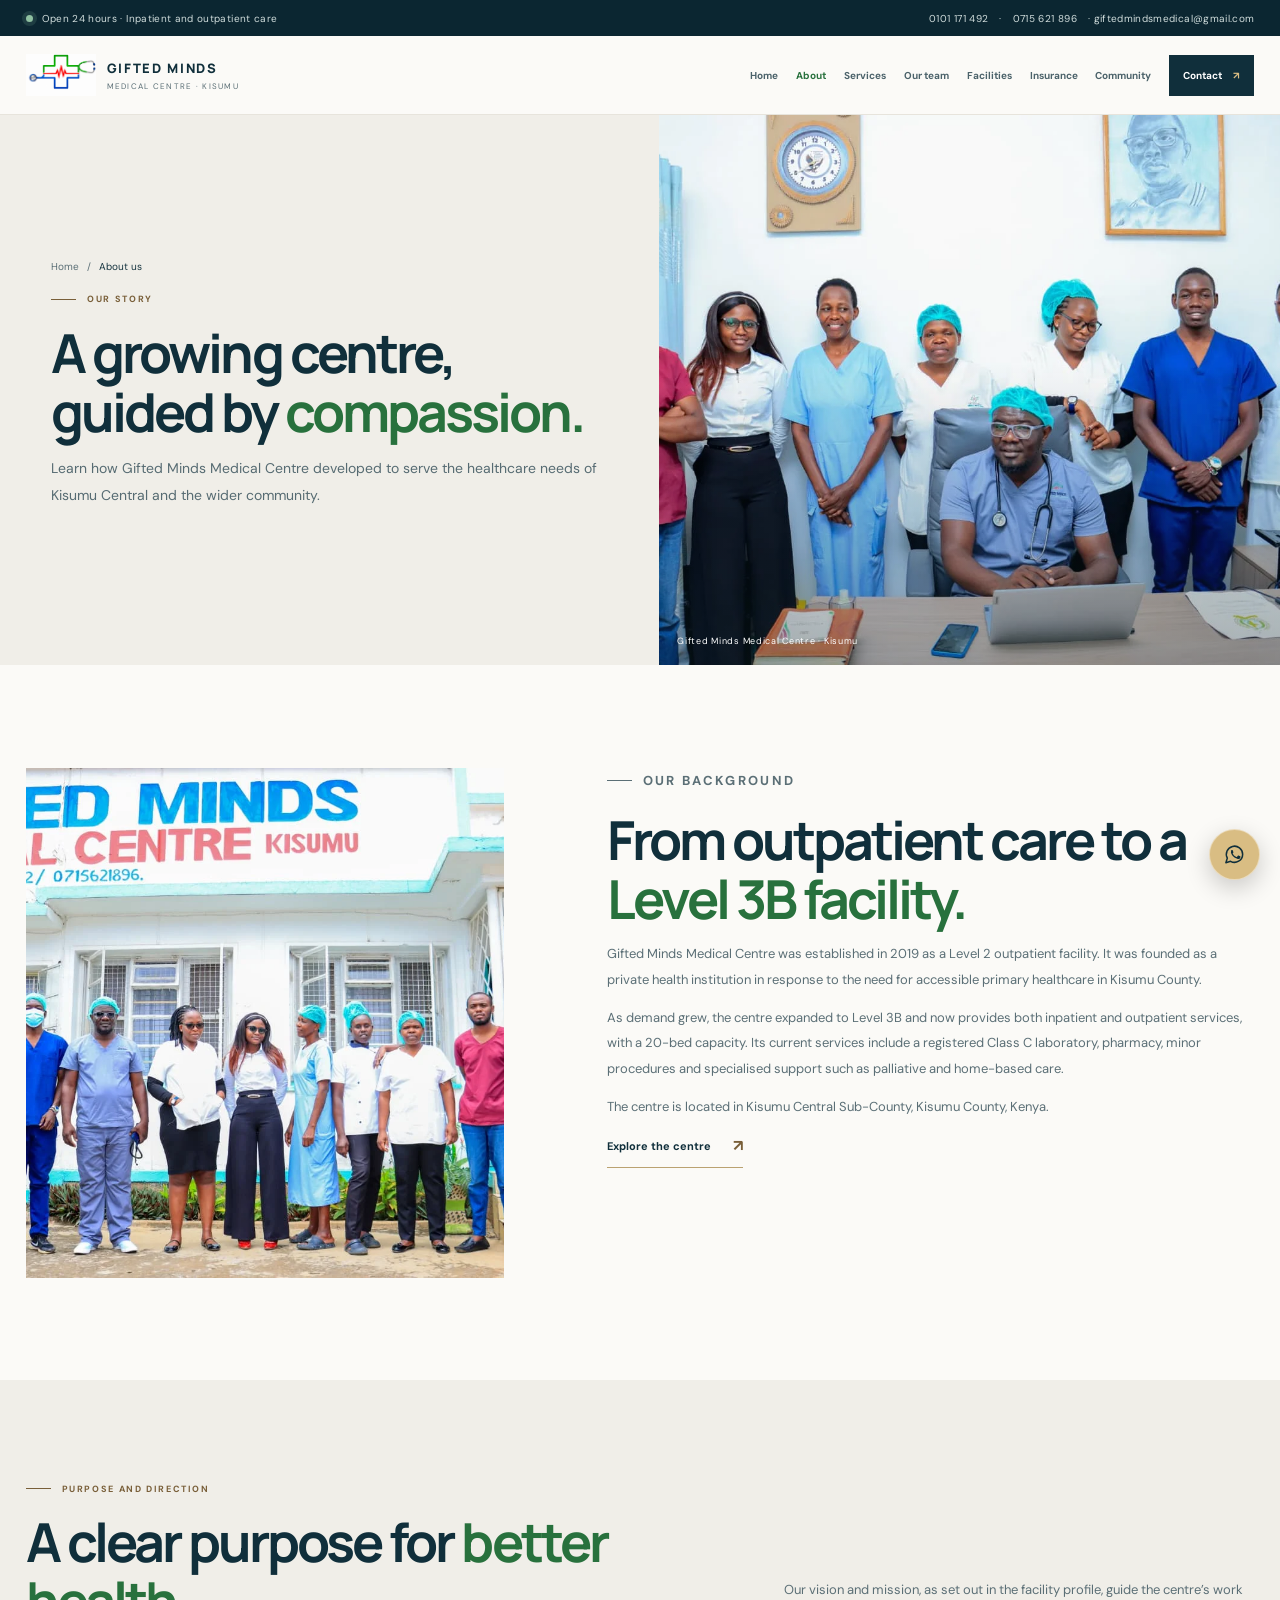
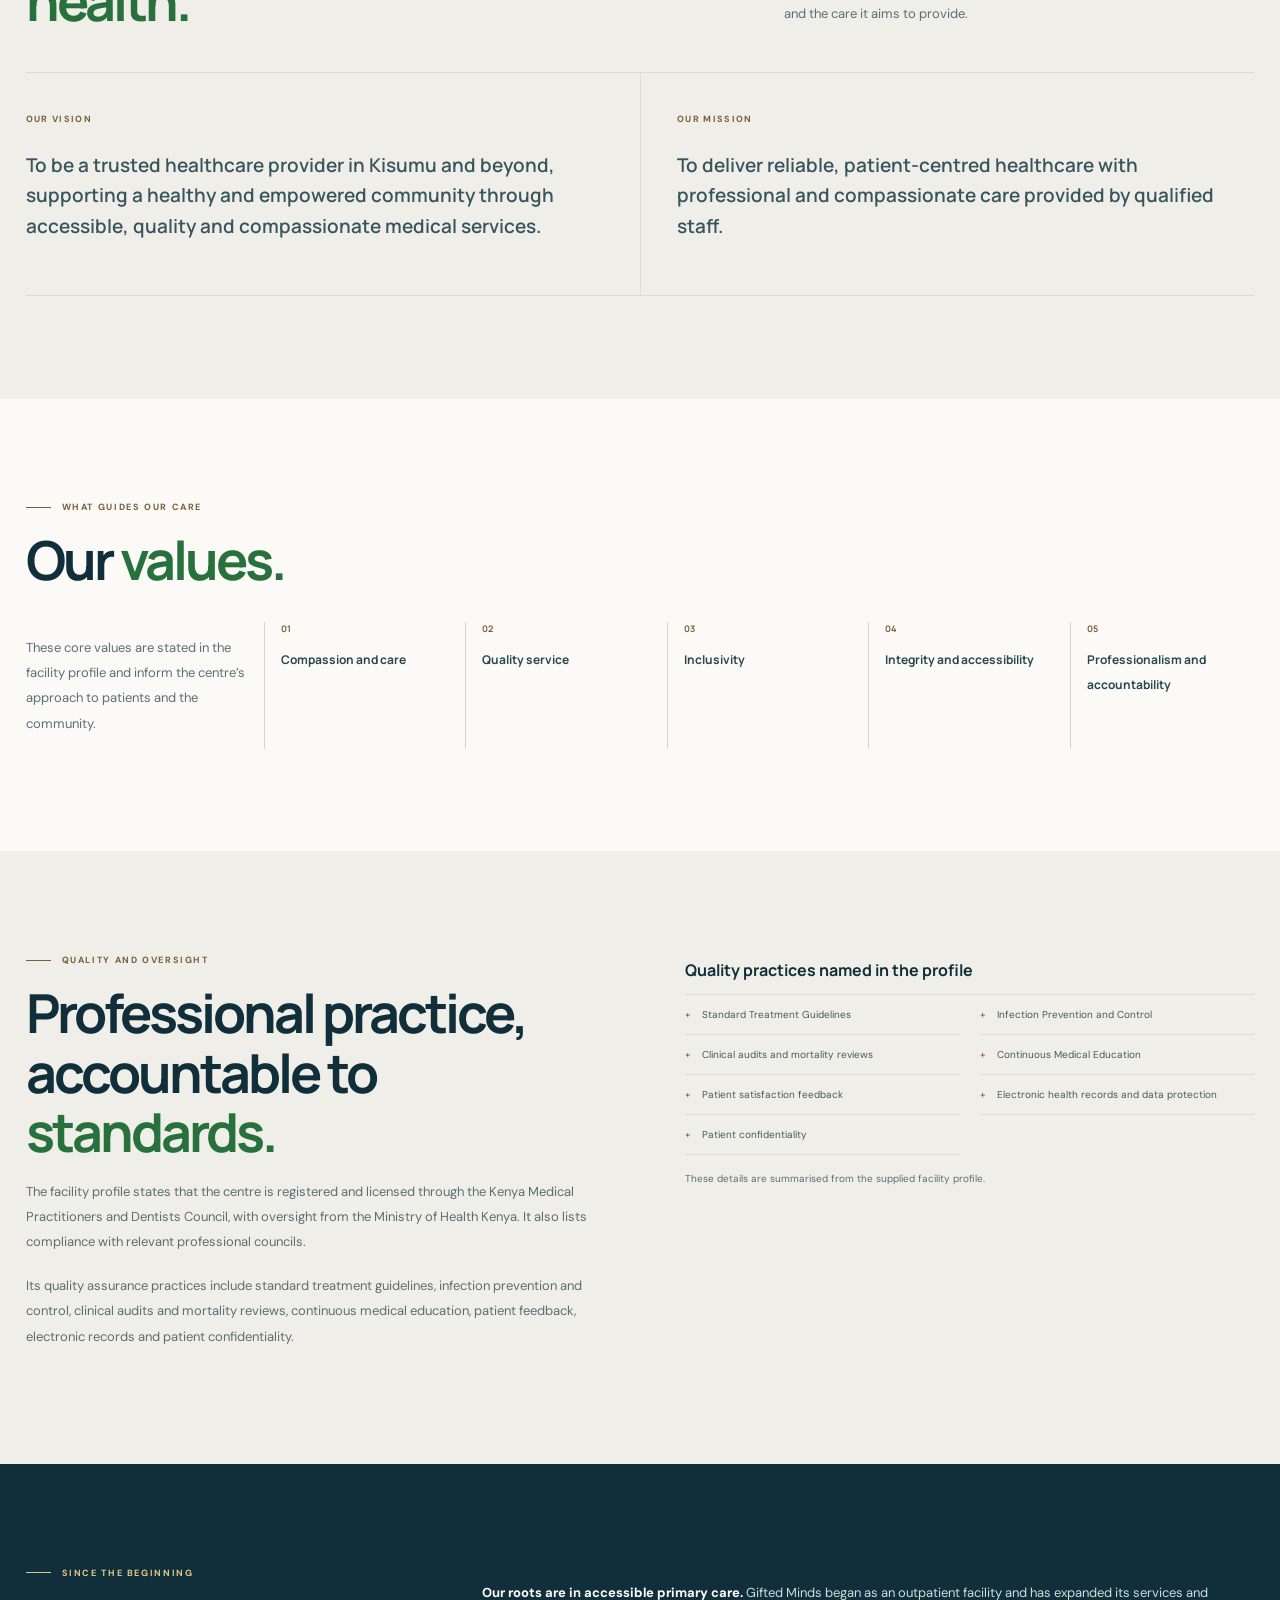
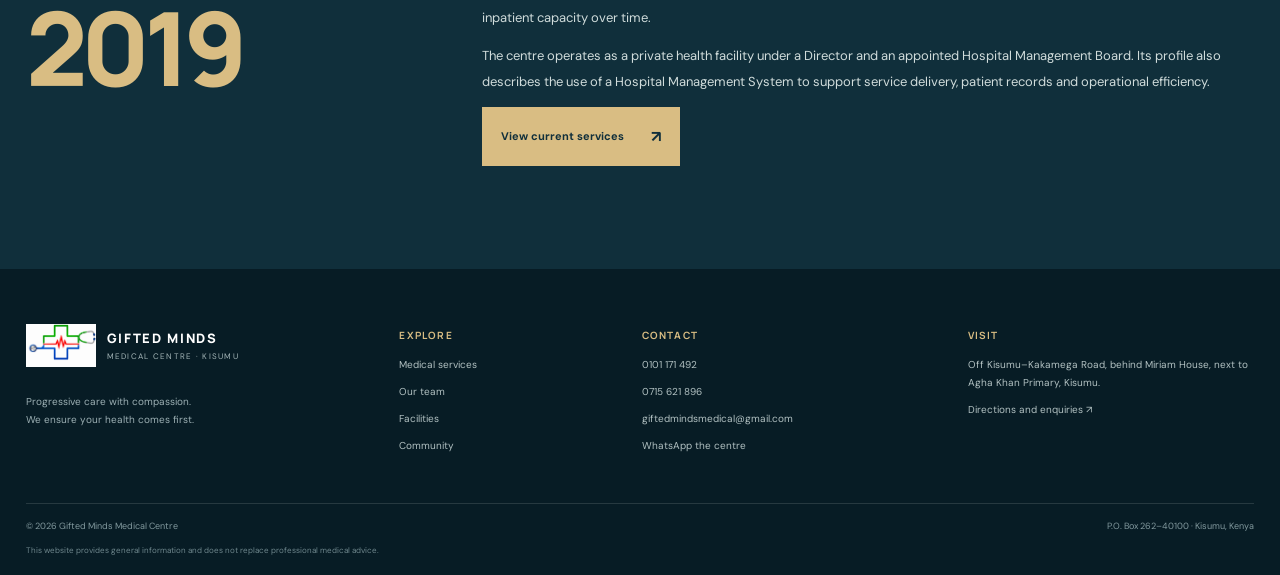
==== about.html @ 971e33fe "feat: publish Gifted Minds Medical Centre website" ====
<!doctype html>
<html lang="en-KE">
  <head>
    <meta charset="utf-8">
    <meta name="viewport" content="width=device-width, initial-scale=1">
    <meta name="theme-color" content="#102f3b">
    <meta name="description" content="Learn about Gifted Minds Medical Centre’s history, mission, vision and values in Kisumu, Kenya.">
    <meta property="og:type" content="website">
    <meta property="og:title" content="About Gifted Minds Medical Centre | Kisumu">
    <meta property="og:description" content="Our history, purpose and values, from a 2019 outpatient facility to a Level 3B health centre.">
    <meta property="og:image" content="assets/images/facility-19.23.52.webp">
    <title>

      About Us | Gifted Minds Medical Centre

    </title>
    <link rel="icon" type="image/png" sizes="64x64" href="assets/favicon.png">
    <link rel="preconnect" href="https://fonts.googleapis.com">
    <link rel="preconnect" href="https://fonts.gstatic.com" crossorigin="">
    <link href="https://fonts.googleapis.com/css2?family=DM+Sans:wght@400;500;600;700&amp;family=Manrope:wght@400;500;600;700;800&amp;display=swap" rel="stylesheet">
    <link rel="stylesheet" href="styles.css">
  </head>
  <body>
    <a class="skip-link" href="#main-content">Skip to main content</a>
    <div class="utility">
      <div class="container utility__inner">
        <span class="utility__status"><i class="utility__dot" aria-hidden="true"></i>Open 24 hours · Inpatient and outpatient care</span>
        <div class="utility__contacts">
          <a href="tel:0101171492">0101 171 492</a><span aria-hidden="true">·</span><a href="tel:0715621896">0715 621 896</a><span class="utility__email">· <a href="mailto:giftedmindsmedical@gmail.com">giftedmindsmedical@gmail.com</a></span>
        </div>
      </div>
    </div>
    <header class="site-header">
      <div class="container nav-wrap">
        <a class="brand" href="index.html" aria-label="Gifted Minds Medical Centre home"><img class="brand-logo" src="assets/hospital-logo.png" width="600" height="362" alt="Gifted Minds Medical Centre logo"><span class="brand-copy"><strong>GIFTED MINDS</strong><small>MEDICAL CENTRE · KISUMU</small></span></a>
        <button class="menu-toggle" type="button" aria-label="Open navigation" aria-expanded="false" aria-controls="primary-navigation">
          <span></span><span></span><span></span>
        </button>
        <nav class="primary-nav" id="primary-navigation" aria-label="Main navigation">
          <a href="index.html">Home</a><a href="about.html" aria-current="page">About</a><a href="services.html">Services</a><a href="team.html">Our team</a><a href="facilities.html">Facilities</a><a href="insurance.html">Insurance</a><a href="community.html">Community</a><a class="nav-cta" href="contact.html">Contact <span aria-hidden="true">↗</span></a>
        </nav>
      </div>
    </header>
    <main id="main-content">
      <section class="page-intro" aria-labelledby="page-title">
        <div class="page-intro__copy">
          <nav class="breadcrumb" aria-label="Breadcrumb">
            <a href="index.html">Home</a><span aria-hidden="true">/</span><span aria-current="page">About us</span>
          </nav>
          <p class="eyebrow">

            Our story


          </p>
          <h1 class="display-title" id="page-title">

            A growing centre, guided by <em>compassion.</em>
          </h1>
          <p>

            Learn how Gifted Minds Medical Centre developed to serve the healthcare needs of Kisumu Central and the wider community.


          </p>
        </div>
        <div class="page-intro__media">
          <img src="assets/images/facility-19.23.52.webp" alt="Gifted Minds Medical Centre staff gathered in the facility" fetchpriority="high" width="1280" height="853"><span class="page-intro__caption">Gifted Minds Medical Centre · Kisumu</span>
        </div>
      </section>
      <section class="section">
        <div class="container story-grid">
          <div class="story-grid__aside">
            <img src="assets/images/facility-19.23.43.webp" alt="The Gifted Minds Medical Centre team outside the facility" loading="lazy" width="1280" height="853">
          </div>
          <div class="story-grid__copy">
            <p class="eyebrow">

              Our background


            </p>
            <h2 class="display-title">

              From outpatient care to a <em>Level 3B facility.</em>
            </h2>
            <p>

              Gifted Minds Medical Centre was established in 2019 as a Level 2 outpatient facility. It was founded as a private health institution in response to the need for accessible primary healthcare in Kisumu County.


            </p>
            <p>

              As demand grew, the centre expanded to Level 3B and now provides both inpatient and outpatient services, with a 20-bed capacity. Its current services include a registered Class C laboratory, pharmacy, minor procedures and specialised support such as palliative and home-based care.


            </p>
            <p>

              The centre is located in Kisumu Central Sub-County, Kisumu County, Kenya.


            </p>
            <a class="text-link" href="facilities.html">Explore the centre <span aria-hidden="true">↗</span></a>
          </div>
        </div>
      </section>
      <section class="section section--stone">
        <div class="container">
          <div class="section-head">
            <div>
              <p class="eyebrow">

                Purpose and direction


              </p>
              <h2 class="display-title">

                A clear purpose for <em>better health.</em>
              </h2>
            </div>
            <p>

              Our vision and mission, as set out in the facility profile, guide the centre’s work and the care it aims to provide.


            </p>
          </div>
          <div class="mission-grid">
            <article class="mission">
              <small>OUR VISION</small>
              <p>

                To be a trusted healthcare provider in Kisumu and beyond, supporting a healthy and empowered community through accessible, quality and compassionate medical services.


              </p>
            </article>
            <article class="mission">
              <small>OUR MISSION</small>
              <p>

                To deliver reliable, patient-centred healthcare with professional and compassionate care provided by qualified staff.


              </p>
            </article>
          </div>
        </div>
      </section>
      <section class="section">
        <div class="container">
          <p class="eyebrow">

            What guides our care


          </p>
          <h2 class="display-title">

            Our <em>values.</em>
          </h2>
          <div class="values-grid values-grid--spaced">
            <div>
              <p class="body-copy">

                These core values are stated in the facility profile and inform the centre’s approach to patients and the community.


              </p>
            </div>
            <div class="value">
              <b>01</b><strong>Compassion and care</strong>
            </div>
            <div class="value">
              <b>02</b><strong>Quality service</strong>
            </div>
            <div class="value">
              <b>03</b><strong>Inclusivity</strong>
            </div>
            <div class="value">
              <b>04</b><strong>Integrity and accessibility</strong>
            </div>
            <div class="value">
              <b>05</b><strong>Professionalism and accountability</strong>
            </div>
          </div>
        </div>
      </section>
      <section class="section section--stone">
        <div class="container quality-layout">
          <div>
            <p class="eyebrow">

              Quality and oversight


            </p>
            <h2 class="display-title">

              Professional practice, accountable to <em>standards.</em>
            </h2>
            <p class="body-copy">

              The facility profile states that the centre is registered and licensed through the Kenya Medical Practitioners and Dentists Council, with oversight from the Ministry of Health Kenya. It also lists compliance with relevant professional councils.


            </p>
            <p class="body-copy">

              Its quality assurance practices include standard treatment guidelines, infection prevention and control, clinical audits and mortality reviews, continuous medical education, patient feedback, electronic records and patient confidentiality.


            </p>
          </div>
          <div class="quality-list">
            <h2>

              Quality practices named in the profile


            </h2>
            <ul>
              <li>

                Standard Treatment Guidelines


              </li>
              <li>

                Infection Prevention and Control


              </li>
              <li>

                Clinical audits and mortality reviews


              </li>
              <li>

                Continuous Medical Education


              </li>
              <li>

                Patient satisfaction feedback


              </li>
              <li>

                Electronic health records and data protection


              </li>
              <li>

                Patient confidentiality


              </li>
            </ul>
            <p>

              These details are summarised from the supplied facility profile.


            </p>
          </div>
        </div>
      </section>
      <section class="section section--navy">
        <div class="container history-band">
          <div>
            <p class="eyebrow eyebrow--light">

              Since the beginning


            </p>
            <div class="history-band__year">

              2019


            </div>
          </div>
          <div class="history-band__copy">
            <p>
              <strong>Our roots are in accessible primary care.</strong> Gifted Minds began as an outpatient facility and has expanded its services and inpatient capacity over time.


            </p>
            <p>

              The centre operates as a private health facility under a Director and an appointed Hospital Management Board. Its profile also describes the use of a Hospital Management System to support service delivery, patient records and operational efficiency.


            </p>
            <a class="button button--gold" href="services.html">View current services <span aria-hidden="true">↗</span></a>
          </div>
        </div>
      </section>
    </main>
    <footer class="site-footer">
      <div class="container footer-grid">
        <div>
          <a class="brand brand--footer" href="index.html"><img class="brand-logo" src="assets/hospital-logo.png" width="600" height="362" alt="Gifted Minds Medical Centre logo"><span class="brand-copy"><strong>GIFTED MINDS</strong><small>MEDICAL CENTRE · KISUMU</small></span></a>
          <p class="footer-about">

            Progressive care with compassion.<br>We ensure your health comes first.


          </p>
        </div>
        <div class="footer-col">
          <h2>

            Explore


          </h2>
          <a href="services.html">Medical services</a><a href="team.html">Our team</a><a href="facilities.html">Facilities</a><a href="community.html">Community</a>
        </div>
        <div class="footer-col">
          <h2>

            Contact


          </h2>
          <a href="tel:0101171492">0101 171 492</a><a href="tel:0715621896">0715 621 896</a><a href="mailto:giftedmindsmedical@gmail.com">giftedmindsmedical@gmail.com</a><a href="https://wa.me/254100261446" target="_blank" rel="noopener noreferrer">WhatsApp the centre</a>
        </div>
        <div class="footer-col">
          <h2>

            Visit


          </h2>
          <p>

            Off Kisumu–Kakamega Road, behind Miriam House, next to Agha Khan Primary, Kisumu.


          </p>
          <a href="contact.html">Directions and enquiries ↗</a>
        </div>
      </div>
      <div class="container footer-bottom">
        <span>© <span data-year=""></span> Gifted Minds Medical Centre</span><span>P.O. Box 262–40100 · Kisumu, Kenya</span>
      </div>
      <div class="container">
        <p class="footer-disclaimer">

          This website provides general information and does not replace professional medical advice.


        </p>
      </div>
    </footer>
    <a class="whatsapp-float" href="https://wa.me/254100261446" target="_blank" rel="noopener noreferrer" aria-label="Contact Gifted Minds Medical Centre on WhatsApp"><svg viewbox="0 0 24 24" aria-hidden="true"><path d="M20.5 11.7a8.5 8.5 0 0 1-12.6 7.4L3 20.5l1.5-4.7A8.5 8.5 0 1 1 20.5 11.7Z"></path><path d="M8.2 7.8c.3-.6.6-.6 1-.6h.4c.2 0 .4.1.5.4l.7 1.7c.1.2.1.4 0 .6l-.5.7c-.2.2-.3.4-.1.7.2.4.8 1.3 1.7 2 .9.8 1.7 1 2.1 1.2.3.1.5 0 .7-.2l.8-1c.2-.2.4-.3.7-.2l1.7.8c.3.1.4.3.4.5 0 .3-.2 1.3-.8 1.7-.5.4-1.2.7-2.1.5-.6-.1-1.4-.4-2.4-.9-1.4-.7-2.6-1.9-3.4-3-.7-.9-1.2-2-1.3-2.8-.1-.9.2-1.7.6-2.1Z"></path></svg></a><script src="script.js" defer=""></script>
  </body>
</html>
---- styles.css ----
:root {
  color-scheme: light;
  --navy: #102f3b;
  --navy-deep: #0b2631;
  --teal: #28713d;
  --teal-light: #e0ebe2;
  --gold: #d9bd83;
  --paper: #fbfaf7;
  --stone: #f0eee8;
  --ink: #173540;
  --muted: #5b6f76;
  --line: #deddd5;
  --white: #fff;
  --font-body: "DM Sans", "Segoe UI", sans-serif;
  --font-display: Manrope, "DM Sans", sans-serif;
  --site-width: 2560px;
  --header-stack: 114px;
  font-family: var(--font-body);
  color: var(--ink);
  background: var(--paper);
  font-synthesis: none;
  text-rendering: optimizeLegibility;
}

*,
*::before,
*::after { box-sizing: border-box; }

html { scroll-behavior: smooth; scroll-padding-top: 96px; }
body { margin: 0; min-width: 320px; background: var(--paper); font-size: 15px; line-height: 1.7; -webkit-font-smoothing: antialiased; }
img { display: block; max-width: 100%; }
a { color: inherit; text-decoration: none; }
button, a { -webkit-tap-highlight-color: transparent; }
a:focus-visible, button:focus-visible { outline: 2px solid var(--navy); outline-offset: 3px; box-shadow: 0 0 0 2px var(--white); }
::selection { color: var(--navy-deep); background: #e8d6aa; }

.skip-link { position: fixed; z-index: 100; top: 8px; left: 8px; padding: 10px 14px; color: var(--white); background: var(--navy); transform: translateY(-150%); }
.skip-link:focus { transform: translateY(0); }
.container { width: min(96%, var(--site-width)); margin-inline: auto; }
.eyebrow { display: flex; align-items: center; gap: 11px; margin: 0 0 17px; color: #795f39; font-size: 9px; font-weight: 700; letter-spacing: .18em; line-height: 1.4; text-transform: uppercase; }
.eyebrow::before { width: 25px; height: 1px; background: currentColor; content: ""; }
.eyebrow--light { color: #e1c78e; }
.display-title { margin: 0; color: var(--navy); font: 700 clamp(2.4rem, 4.2vw, 4.2rem)/1.1 var(--font-display); letter-spacing: -.055em; }
.display-title em { color: var(--teal); font-style: normal; }
.lead { color: #405d66; font: 500 clamp(1.05rem, 1.5vw, 1.28rem)/1.7 var(--font-display); letter-spacing: -.02em; }
.section { padding-block: clamp(64px, 8vw, 124px); }
.section--stone { background: var(--stone); }
.section--navy { color: var(--white); background: var(--navy); }
.section--navy .display-title { color: var(--white); }
.section--navy .display-title em, .page-intro--navy .display-title em { color: #b8dfb5; }
.section-head { display: flex; align-items: end; justify-content: space-between; gap: 36px; margin-bottom: 42px; }
.section-head > p { max-width: 470px; margin: 0 0 4px; color: var(--muted); font-size: 13px; line-height: 1.85; }
.section--navy .section-head > p { color: #c2d0d1; }
.body-copy { max-width: 68ch; color: var(--muted); font-size: 13px; line-height: 1.95; }
.text-link { display: inline-flex; align-items: center; gap: 22px; padding-bottom: 7px; border-bottom: 1px solid #baa271; color: var(--navy); font-size: 11px; font-weight: 700; }
.text-link span { color: #795f39; font-size: 16px; }
.button { display: inline-flex; min-height: 49px; align-items: center; justify-content: space-between; gap: 27px; padding: 13px 18px; border: 1px solid transparent; font-size: 11px; font-weight: 700; transition: background-color .2s ease, color .2s ease, transform .2s ease; }
.button:hover { transform: translateY(-2px); }
.button span { font-size: 16px; }
.button--gold { color: var(--navy); background: var(--gold); }
.button--gold:hover { background: #ead4a5; }
.button--outline { border-color: #ffffff8c; color: var(--white); background: #ffffff08; }
.button--outline:hover { background: #ffffff1c; }
.button--navy { color: var(--white); background: var(--navy); }
.button--navy:hover { background: var(--teal); }

/* Utility and global navigation */
.utility { min-height: 36px; color: #d2dedd; background: var(--navy-deep); font-size: 10px; letter-spacing: .035em; }
.utility__inner { display: flex; min-height: 36px; align-items: center; justify-content: space-between; gap: 16px; }
.utility__status { display: flex; align-items: center; gap: 9px; }
.utility__dot { width: 7px; height: 7px; border-radius: 50%; background: #8fc1a1; box-shadow: 0 0 0 4px #8fc1a126; }
.utility__contacts { display: flex; align-items: center; gap: 11px; }
.utility a:hover { color: var(--white); }
.site-header { position: sticky; z-index: 30; top: 0; border-bottom: 1px solid #e7e4dc; background: #fbfaf7f5; backdrop-filter: blur(14px); }
.nav-wrap { display: flex; min-height: 78px; align-items: center; justify-content: space-between; gap: 28px; }
.brand { display: inline-flex; flex: 0 0 auto; align-items: center; gap: 11px; }
.brand-logo { width: 70px; height: 44px; flex: 0 0 auto; object-fit: contain; }
.brand-copy { display: flex; flex-direction: column; line-height: 1.2; }
.brand-copy strong { color: var(--navy); font: 800 13px var(--font-display); letter-spacing: .13em; }
.brand-copy small { margin-top: 5px; color: #5b6f76; font-size: 8px; letter-spacing: .16em; }
.primary-nav { display: flex; align-items: center; justify-content: end; gap: clamp(12px, 1.4vw, 25px); }
.primary-nav a { color: #4b626a; font-size: 10px; font-weight: 700; white-space: nowrap; transition: color .2s ease; }
.primary-nav a:hover, .primary-nav a[aria-current="page"]:not(.nav-cta) { color: var(--teal); }
.primary-nav .nav-cta { padding: 12px 14px; color: var(--white); background: var(--navy); }
.primary-nav .nav-cta:hover, .primary-nav .nav-cta[aria-current="page"] { background: var(--teal); }
.nav-cta span { margin-left: 9px; color: var(--gold); }
.menu-toggle { display: none; width: 44px; height: 44px; align-items: center; justify-content: center; flex-direction: column; gap: 5px; border: 1px solid var(--line); background: transparent; cursor: pointer; }
.menu-toggle span { width: 19px; height: 2px; background: var(--navy); transition: transform .2s ease, opacity .2s ease; }
.menu-toggle[aria-expanded="true"] span:first-child { transform: translateY(7px) rotate(45deg); }
.menu-toggle[aria-expanded="true"] span:nth-child(2) { opacity: 0; }
.menu-toggle[aria-expanded="true"] span:last-child { transform: translateY(-7px) rotate(-45deg); }

/* Home hero: header stack plus hero equals the visible first screen */
.home-hero { position: relative; display: flex; min-height: calc(100vh - var(--header-stack)); min-height: calc(100svh - var(--header-stack)); overflow: hidden; align-items: center; color: var(--white); background: var(--navy-deep); }
.home-hero__image, .home-hero__shade { position: absolute; inset: 0; width: 100%; height: 100%; }
.home-hero__image { object-fit: cover; object-position: center 42%; }
.home-hero__shade { background: linear-gradient(90deg, #0b2631f2 0%, #0b2631df 34%, #0b263188 67%, #0b26312b 100%), linear-gradient(0deg, #081e27a8 0%, transparent 38%); }
.home-hero__inner { position: relative; z-index: 1; display: flex; min-height: calc(100vh - var(--header-stack)); min-height: calc(100svh - var(--header-stack)); align-items: center; padding-block: clamp(56px, 8vh, 96px) 80px; }
.home-hero__copy { width: min(66%, 900px); }
.home-hero h1 { max-width: 900px; margin: 0; color: var(--white); font: 700 clamp(3.2rem, 6.1vw, 6rem)/1.06 var(--font-display); letter-spacing: -.065em; }
.home-hero h1 em { color: var(--gold); font-style: normal; }
.home-hero__summary { max-width: 550px; margin: 23px 0 28px; color: #d9e1df; font-size: clamp(14px, 1.25vw, 17px); line-height: 1.85; }
.home-hero__actions { display: flex; flex-wrap: wrap; gap: 11px; }
.home-hero__note { position: absolute; right: 2%; bottom: 10%; display: flex; align-items: center; gap: 12px; color: #e2e6df; font-size: 8px; letter-spacing: .15em; line-height: 1.7; }
.home-hero__note::before { width: 27px; height: 1px; background: var(--gold); content: ""; }
.home-hero__note b { color: var(--white); }
.hero-caption { position: absolute; right: 0; bottom: 0; left: 0; border-top: 1px solid #ffffff43; }
.hero-caption__inner { display: flex; min-height: 43px; align-items: center; justify-content: space-between; gap: 20px; color: #d3ddda; font-size: 9px; letter-spacing: .1em; text-transform: uppercase; }
.hero-caption b { padding-inline: 8px; color: var(--gold); }
.home-facts { display: grid; grid-template-columns: repeat(4, 1fr); border-bottom: 1px solid var(--line); background: var(--stone); }
.home-facts__item { display: flex; min-height: 92px; align-items: center; gap: 14px; padding-inline: clamp(15px, 3vw, 46px); border-right: 1px solid #d8d5cb; }
.home-facts__item:first-child { padding-left: max(2vw, calc((100vw - var(--site-width)) / 2)); }
.home-facts__item:last-child { border: 0; }
.home-facts strong { color: #17404d; font: 800 clamp(19px, 2vw, 27px) var(--font-display); white-space: nowrap; }
.home-facts small { font-size: .58em; }
.home-facts span { max-width: 135px; color: #5b6f76; font-size: 10px; line-height: 1.45; }

/* Page introductions and breadcrumbs */
.breadcrumb { display: flex; flex-wrap: wrap; align-items: center; gap: 8px; margin: 0 0 18px; color: #5b6f76; font-size: 10px; }
.breadcrumb a:hover { color: var(--teal); }
.breadcrumb span[aria-current="page"] { color: var(--ink); }
.page-intro { display: grid; grid-template-columns: 1.03fr .97fr; min-height: clamp(420px, 43vw, 620px); background: var(--stone); }
.page-intro__copy { display: flex; flex-direction: column; justify-content: center; padding: clamp(44px, 7vw, 112px) 4vw; }
.page-intro__copy > p:not(.eyebrow):not(.breadcrumb) { max-width: 610px; color: #566b72; font-size: 14px; line-height: 1.9; }
.page-intro__media { position: relative; min-height: 390px; overflow: hidden; background: #d7d8d2; }
.page-intro__media img { width: 100%; height: 100%; object-fit: cover; position: absolute; inset: 0; }
.page-intro__media::after { position: absolute; inset: 45% 0 0; background: linear-gradient(transparent, #0b26315c); content: ""; }
.page-intro__caption { position: absolute; z-index: 1; right: 18px; bottom: 16px; left: 18px; color: var(--white); font-size: 9px; letter-spacing: .08em; }
.page-intro--navy { color: var(--white); background: var(--navy); }
.page-intro--navy .display-title { color: var(--white); }
.page-intro--navy .page-intro__copy > p:not(.eyebrow):not(.breadcrumb) { color: #c2d0d1; }
.page-intro--navy .breadcrumb { color: #b5c6c7; }
.page-intro--navy .breadcrumb span[aria-current="page"] { color: var(--white); }
.page-intro--plain { grid-template-columns: 1fr; min-height: 0; }
.page-intro--plain .page-intro__copy { min-height: 340px; padding-block: 64px; }
.page-intro--plain .display-title { max-width: 970px; }
.page-intro--plain .page-intro__copy > p:not(.eyebrow):not(.breadcrumb) { max-width: 750px; }

/* Home page feature layouts */
.home-intro { display: grid; grid-template-columns: .9fr 1.1fr; gap: clamp(42px, 8vw, 140px); align-items: start; }
.home-intro__copy > p { max-width: 68ch; color: var(--muted); font-size: 13px; line-height: 1.95; }
.home-intro__copy .lead { color: #385761; }
.home-pathways { display: grid; grid-template-columns: repeat(4, 1fr); border-top: 1px solid #ffffff2b; border-bottom: 1px solid #ffffff2b; }
.pathway { min-height: 210px; padding: 26px 24px; border-right: 1px solid #ffffff2b; transition: background-color .2s ease; }
.pathway:first-child { padding-left: 0; }
.pathway:last-child { border: 0; }
.pathway:hover { background: #ffffff0a; }
.pathway__number { color: var(--gold); font: 700 10px var(--font-display); letter-spacing: .15em; }
.pathway h3 { margin: 21px 0 8px; color: var(--white); font: 700 19px var(--font-display); }
.pathway p { max-width: 250px; margin: 0 0 17px; color: #c1cecf; font-size: 10px; line-height: 1.75; }
.pathway a { display: inline-flex; gap: 12px; color: var(--gold); font-size: 10px; font-weight: 700; }
.home-community { display: grid; grid-template-columns: 1.08fr .92fr; gap: clamp(38px, 7vw, 100px); align-items: center; }
.home-community__photo { position: relative; min-height: 390px; }
.home-community__photo img { position: absolute; inset: 0; width: 100%; height: 100%; object-fit: cover; }
.home-community__copy p { max-width: 55ch; color: var(--muted); font-size: 13px; line-height: 1.9; }

/* About page */
.story-grid { display: grid; grid-template-columns: .85fr 1.15fr; gap: clamp(45px, 8vw, 130px); align-items: start; }
.story-grid__aside { position: relative; min-height: 510px; }
.story-grid__aside img { position: absolute; inset: 0; width: 100%; height: 100%; object-fit: cover; }
.story-grid__copy > p { color: var(--muted); font-size: 13px; line-height: 1.95; }
.mission-grid { display: grid; grid-template-columns: repeat(2, 1fr); border-top: 1px solid var(--line); border-bottom: 1px solid var(--line); }
.mission { padding: 32px 36px 35px 0; }
.mission + .mission { padding-left: 36px; border-left: 1px solid var(--line); }
.mission small { color: #795f39; font-size: 9px; font-weight: 700; letter-spacing: .15em; }
.mission p { max-width: 54ch; color: #38545d; font: 600 19px/1.6 var(--font-display); }
.values-grid { display: grid; grid-template-columns: 1.2fr repeat(5, 1fr); gap: 17px; }
.values-grid--spaced { margin-top: 32px; }
.value { min-height: 115px; padding-left: 16px; border-left: 1px solid #d8d4ca; }
.value b { display: block; margin-bottom: 12px; color: #795f39; font: 700 9px var(--font-display); }
.value strong { color: #294750; font: 700 12px/1.5 var(--font-display); }
.history-band { display: grid; grid-template-columns: 1fr 2fr; gap: 70px; align-items: start; }
.history-band__year { color: var(--gold); font: 800 clamp(52px, 8vw, 110px)/1 var(--font-display); letter-spacing: -.06em; }
.history-band__copy { color: #d0dcdb; font-size: 13px; line-height: 1.95; }
.history-band__copy strong { color: var(--white); }
.quality-layout { display: grid; grid-template-columns: 1fr 1fr; gap: clamp(40px, 7vw, 100px); align-items: start; }
.quality-layout .body-copy { margin-top: 18px; }
.quality-list { padding-top: 5px; }
.quality-list h2 { margin: 0 0 13px; color: var(--navy); font: 700 16px var(--font-display); }
.quality-list ul { display: grid; grid-template-columns: 1fr 1fr; gap: 0 20px; margin: 0; padding: 0; list-style: none; border-top: 1px solid var(--line); }
.quality-list li { padding: 11px 0; border-bottom: 1px solid var(--line); color: #425b62; font-size: 10px; }
.quality-list li::before { margin-right: 8px; color: #795f39; content: "+"; }
.quality-list p { margin: 15px 0 0; color: var(--muted); font-size: 10px; }

/* Services */
.service-groups { display: grid; grid-template-columns: repeat(3, 1fr); gap: 1px; border: 1px solid #ffffff23; background: #ffffff23; }
.service-group { min-height: 300px; padding: 27px clamp(20px, 2.4vw, 36px); background: #123542; }
.service-group__index { color: var(--gold); font-size: 8px; font-weight: 700; letter-spacing: .16em; }
.service-group h2 { margin: 15px 0 9px; color: var(--white); font: 700 21px var(--font-display); letter-spacing: -.03em; }
.service-group p { min-height: 45px; margin: 0 0 13px; color: #bccbcd; font-size: 11px; line-height: 1.7; }
.service-group ul { margin: 0; padding: 0; list-style: none; }
.service-group li { padding: 7px 0; border-top: 1px solid #ffffff18; color: #e1e7e4; font-size: 10px; }
.service-group li::before { margin-right: 8px; color: var(--gold); content: "—"; }
.service-note { display: flex; align-items: center; justify-content: space-between; gap: 24px; margin-top: 26px; padding: 20px 0; border-block: 1px solid #ffffff33; }
.service-note p { margin: 0; color: #d0dcdb; font-size: 12px; }
.service-note strong { color: var(--white); }
.service-note a { flex: 0 0 auto; color: var(--gold); font-size: 11px; font-weight: 700; }

/* People page */
.team-feature { display: grid; grid-template-columns: 1fr 1fr; gap: clamp(40px, 7vw, 100px); align-items: center; }
.team-feature__image { position: relative; min-height: 520px; background: var(--stone); }
.team-feature__image img { position: absolute; inset: 0; width: 100%; height: 100%; object-fit: cover; object-position: center 27%; }
.team-feature__copy > p { max-width: 62ch; color: var(--muted); font-size: 13px; line-height: 1.9; }
.people-grid { display: grid; grid-template-columns: repeat(4, 1fr); gap: 16px; }
.person { position: relative; min-height: 340px; overflow: hidden; background: #d5d6d0; }
.person img { position: absolute; inset: 0; width: 100%; height: 100%; object-fit: cover; object-position: center 28%; transition: transform .35s ease; }
.person:hover img { transform: scale(1.025); }
.person::after { position: absolute; inset: 35% 0 0; background: linear-gradient(transparent, #0a222acc); content: ""; }
.person__caption { position: absolute; z-index: 1; right: 15px; bottom: 15px; left: 15px; color: var(--white); }
.person__caption small { color: #e7ce98; font-size: 8px; font-weight: 700; letter-spacing: .13em; text-transform: uppercase; }
.person__caption h2 { margin: 5px 0 0; font: 700 15px/1.35 var(--font-display); }
.person--wide { grid-column: span 2; }
.team-roles { display: grid; grid-template-columns: repeat(4, 1fr); gap: 20px; margin-top: 44px; padding-top: 25px; border-top: 1px solid var(--line); }
.team-roles p { margin: 0; color: #425c64; font-size: 11px; }

/* Facilities */
.facility-gallery { display: grid; grid-template-columns: 1.45fr .85fr .85fr; grid-template-rows: 240px 220px; gap: 12px; }
.facility-gallery figure { position: relative; overflow: hidden; margin: 0; background: #dedbd2; }
.facility-gallery figure:first-child { grid-row: span 2; }
.facility-gallery img { width: 100%; height: 100%; object-fit: cover; transition: transform .35s ease; }
.facility-gallery figure:hover img { transform: scale(1.025); }
.facility-gallery figcaption { position: absolute; right: 0; bottom: 0; left: 0; padding: 18px 15px 12px; color: var(--white); background: linear-gradient(transparent, #0a222acc); font-size: 9px; letter-spacing: .06em; }
.facility-facts { display: grid; grid-template-columns: repeat(4, 1fr); margin-top: 46px; border-block: 1px solid var(--line); }
.facility-fact { padding: 23px 20px; border-right: 1px solid var(--line); }
.facility-fact:first-child { padding-left: 0; }
.facility-fact:last-child { border: 0; }
.facility-fact strong { display: block; color: var(--navy); font: 800 26px var(--font-display); }
.facility-fact span { color: var(--muted); font-size: 10px; }
.facility-list { display: grid; grid-template-columns: repeat(3, 1fr); gap: 0 22px; margin: 25px 0 0; padding: 0; list-style: none; }
.facility-list li { padding: 11px 0; border-bottom: 1px solid var(--line); color: #425b62; font-size: 11px; }
.facility-list li::before { margin-right: 9px; color: #a98d59; content: "+"; }

/* Insurance and community */
.insurance-layout { display: grid; grid-template-columns: .86fr 1.14fr; gap: clamp(38px, 7vw, 110px); align-items: start; }
.insurance-copy p { max-width: 60ch; color: var(--muted); font-size: 13px; line-height: 1.9; }
.insurance-list { border-top: 1px solid var(--line); }
.insurance-row { display: grid; grid-template-columns: 36px 1fr auto; gap: 14px; align-items: center; padding: 19px 0; border-bottom: 1px solid var(--line); }
.insurance-row__icon { display: grid; width: 28px; height: 28px; place-items: center; border-radius: 50%; color: #397359; background: #e2eee7; font-size: 13px; }
.insurance-row__icon--pending { color: #7b613a; background: #f0eadb; }
.insurance-row__text { display: flex; flex-direction: column; }
.insurance-row__text strong { color: #294750; font: 700 13px var(--font-display); }
.insurance-row__text small { margin-top: 4px; color: #5b6f76; font-size: 10px; }
.insurance-row__status { color: #356347; font-size: 8px; font-weight: 700; letter-spacing: .08em; white-space: nowrap; }
.insurance-row__status--pending { color: #7b613a; }
.notice { margin-top: 22px; padding: 18px 20px; border-left: 2px solid var(--gold); background: var(--stone); color: #52686d; font-size: 11px; line-height: 1.8; }
.community-story { display: grid; grid-template-columns: 1.04fr .96fr; gap: clamp(40px, 7vw, 105px); align-items: center; }
.community-story__image { position: relative; min-height: 510px; }
.community-story__image img { position: absolute; inset: 0; width: 100%; height: 100%; object-fit: cover; }
.community-story__copy p { color: var(--muted); font-size: 13px; line-height: 1.9; }
.outreach-list { display: grid; grid-template-columns: 1fr 1fr; margin-top: 22px; border-top: 1px solid var(--line); }
.outreach-list span { padding: 12px 8px 12px 0; border-bottom: 1px solid var(--line); color: #36545c; font-size: 10px; }
.outreach-list span::before { margin-right: 9px; color: #aa8d59; content: "+"; }
.community-partners { padding: 25px 0; border-block: 1px solid #ffffff32; color: #cfdbda; font-size: 11px; line-height: 1.9; }
.community-partners strong { color: var(--white); }

/* Contact */
.contact-layout { display: grid; grid-template-columns: 1fr 1fr; gap: 18px; }
.contact-panel { padding: clamp(24px, 4vw, 48px); background: var(--stone); }
.contact-panel--navy { color: var(--white); background: var(--navy); }
.contact-panel h2 { margin: 0 0 20px; font: 700 22px var(--font-display); }
.contact-panel--navy h2 { color: var(--white); }
.contact-panel address { color: #52686e; font-size: 13px; font-style: normal; line-height: 1.9; }
.contact-panel--navy address { color: #d1dddb; }
.contact-detail-list { display: flex; flex-direction: column; gap: 0; margin-top: 14px; }
.contact-detail-list a { padding: 12px 0; border-top: 1px solid #ffffff2a; color: var(--white); font-size: 13px; }
.contact-detail-list a:hover { color: var(--gold); }
.contact-map { display: flex; min-height: 300px; flex-direction: column; align-items: flex-start; justify-content: space-between; padding: clamp(24px, 4vw, 48px); color: var(--white); background: var(--teal); }
.contact-map h2 { max-width: 400px; margin: 0; font: 700 clamp(26px, 3vw, 38px)/1.2 var(--font-display); letter-spacing: -.04em; }
.contact-map p { max-width: 460px; color: #e4eeeb; font-size: 12px; }
.contact-map .button { border-color: #ffffff92; color: var(--white); }
.contact-map .button:hover { color: var(--navy); background: var(--white); }
.contact-cta { display: flex; flex-wrap: wrap; gap: 10px; margin-top: 25px; }
.contact-note { margin-top: 20px; color: #b8c9c9; font-size: 10px; }

/* Footer and persistent contact */
.site-footer { padding: 55px 0 18px; color: var(--white); background: #071c25; }
.footer-grid { display: grid; grid-template-columns: 1.35fr .8fr 1.15fr 1.2fr; gap: clamp(22px, 4vw, 65px); padding-bottom: 39px; }
.brand--footer .brand-copy strong { color: var(--white); }
.brand--footer .brand-copy small { color: #a4b5b7; }
.footer-about { max-width: 280px; margin: 17px 0 0; color: #9db0b4; font-size: 10px; line-height: 1.8; }
.footer-col h2 { margin: 4px 0 14px; color: var(--gold); font: 700 10px var(--font-display); letter-spacing: .12em; text-transform: uppercase; }
.footer-col a, .footer-col p { display: block; margin: 0 0 9px; color: #b2c1c2; font-size: 10px; line-height: 1.8; }
.footer-col a:hover { color: var(--gold); }
.footer-col p { overflow-wrap: anywhere; }
.footer-bottom { display: flex; justify-content: space-between; gap: 18px; padding-top: 15px; border-top: 1px solid #ffffff20; color: #82999e; font-size: 9px; }
.footer-disclaimer { margin: 10px 0 0; color: #6f878d; font-size: 8px; }
.whatsapp-float { position: fixed; z-index: 25; right: 20px; bottom: 20px; display: grid; width: 51px; height: 51px; place-items: center; border: 1px solid #ffffff70; border-radius: 50%; color: var(--navy); background: var(--gold); box-shadow: 0 8px 24px #0003; transition: transform .2s ease, background-color .2s ease; }
.whatsapp-float:hover { transform: translateY(-3px); background: #ead4a5; }
.whatsapp-float svg { width: 23px; height: 23px; fill: none; stroke: currentColor; stroke-width: 1.6; stroke-linecap: round; stroke-linejoin: round; }
.whatsapp-float svg path + path { fill: currentColor; stroke: none; }

@media (min-width: 1800px) {
  .home-hero h1 { font-size: clamp(76px, 5vw, 112px); }
  .home-hero__copy { width: min(62%, 1080px); }
  .home-hero__summary { max-width: 630px; font-size: 18px; }
  .facility-gallery { grid-template-rows: 300px 260px; }
  .person { min-height: 410px; }
}

@media (max-width: 1200px) {
  :root { --header-stack: 108px; }
  .nav-wrap { min-height: 72px; }
  .primary-nav { gap: 12px; }
  .primary-nav a { font-size: 9px; }
  .brand-copy strong { font-size: 12px; }
  .brand-logo { width: 62px; height: 40px; }
  .home-pathways { grid-template-columns: repeat(2, 1fr); }
  .pathway:nth-child(2) { border-right: 0; }
  .pathway:nth-child(n+3) { border-top: 1px solid #ffffff2b; }
  .values-grid { grid-template-columns: repeat(3, 1fr); }
  .values-grid > :first-child { grid-column: span 3; }
  .value { min-height: 85px; }
  .people-grid { grid-template-columns: repeat(3, 1fr); }
  .team-roles { grid-template-columns: repeat(3, 1fr); }
}

@media (max-width: 980px) {
  :root { --header-stack: 104px; }
  .container { width: 94%; }
  .nav-wrap { min-height: 68px; }
  .menu-toggle { display: flex; }
  .primary-nav { position: absolute; top: 100%; right: 0; left: 0; display: none; max-height: calc(100dvh - 104px); overflow-y: auto; align-items: stretch; flex-direction: column; gap: 0; padding: 12px 3% 22px; border-bottom: 1px solid var(--line); background: var(--paper); box-shadow: 0 18px 30px #102f3b1c; }
  .primary-nav.is-open { display: flex; }
  .primary-nav a { padding: 12px 2px; border-bottom: 1px solid #e9e6de; font-size: 12px; }
  .primary-nav .nav-cta { margin-top: 12px; padding: 13px 15px; border-bottom: 0; text-align: center; }
  .home-hero__copy { width: min(75%, 820px); }
  .home-hero__note { display: none; }
  .page-intro { min-height: 410px; }
  .page-intro__copy { padding: 48px 5vw; }
  .home-intro, .story-grid, .team-feature, .insurance-layout, .quality-layout { gap: 45px; }
  .service-groups { grid-template-columns: repeat(2, 1fr); }
  .service-group { min-height: 280px; }
  .facility-gallery { grid-template-columns: 1.2fr .8fr; grid-template-rows: 250px 190px; }
  .facility-gallery figure:first-child { grid-row: span 2; }
  .facility-gallery figure:last-child { display: none; }
  .facility-facts { grid-template-columns: repeat(4, 1fr); }
  .facility-list { grid-template-columns: repeat(2, 1fr); }
  .footer-grid { grid-template-columns: repeat(2, 1fr); }
}

@media (max-width: 700px) {
  :root { --header-stack: 104px; }
  html { scroll-padding-top: 76px; }
  body { font-size: 14px; }
  .container { width: calc(100% - 34px); }
  .utility__inner { justify-content: center; min-height: 36px; }
  .utility__status, .utility__email { display: none; }
  .utility__contacts { justify-content: center; gap: 8px; font-size: 9px; }
  .nav-wrap { min-height: 68px; }
  .brand-logo { width: 58px; height: 37px; }
  .brand-copy strong { font-size: 11px; }
  .brand-copy small { font-size: 7px; }
  .primary-nav { padding-inline: 17px; }
  .primary-nav a { padding-block: 11px; }
  .home-hero { min-height: calc(100vh - var(--header-stack)); min-height: calc(100svh - var(--header-stack)); align-items: flex-start; }
  .home-hero__image { object-position: 58% center; }
  .home-hero__shade { background: linear-gradient(90deg, #0b2631ed 0%, #0b2631c9 72%, #0b263168 100%), linear-gradient(0deg, #081e27ba 0%, transparent 52%); }
  .home-hero__inner { min-height: calc(100vh - var(--header-stack)); min-height: calc(100svh - var(--header-stack)); align-items: center; padding-block: 50px 68px; }
  .home-hero__copy { width: 100%; }
  .home-hero h1 { font-size: clamp(42px, 11.5vw, 57px); }
  .home-hero__summary { max-width: 410px; margin-block: 18px 23px; font-size: 13px; }
  .home-hero__actions { gap: 8px; }
  .button { min-height: 46px; gap: 15px; padding: 12px 13px; font-size: 10px; }
  .hero-caption__inner { min-height: 38px; gap: 12px; font-size: 7px; letter-spacing: .04em; }
  .home-facts { grid-template-columns: repeat(2, 1fr); }
  .home-facts__item, .home-facts__item:first-child { min-height: 70px; padding: 10px 12px; border-right: 1px solid #d8d5cb; }
  .home-facts__item:nth-child(2) { border-right: 0; }
  .home-facts__item:nth-child(-n+2) { border-bottom: 1px solid #d8d5cb; }
  .home-facts strong { font-size: 18px; }
  .home-facts span { font-size: 8px; }
  .section { padding-block: 66px; }
  .display-title { font-size: clamp(38px, 11vw, 48px); }
  .section-head { display: block; margin-bottom: 28px; }
  .section-head > p { margin-top: 14px; font-size: 12px; }
  .home-intro, .story-grid, .team-feature, .insurance-layout, .community-story, .quality-layout { grid-template-columns: 1fr; gap: 25px; }
  .home-intro .display-title, .story-grid .display-title, .team-feature .display-title, .insurance-layout .display-title, .community-story .display-title { font-size: 42px; }
  .home-intro__copy > p, .story-grid__copy > p { font-size: 12px; }
  .home-pathways { grid-template-columns: 1fr; }
  .pathway, .pathway:first-child { min-height: 0; padding: 20px 0; border-right: 0; border-bottom: 1px solid #ffffff2b; }
  .pathway:last-child { border-bottom: 0; }
  .pathway h3 { margin-top: 10px; }
  .home-community { grid-template-columns: 1fr; gap: 24px; }
  .home-community__photo { min-height: 280px; }
  .page-intro { grid-template-columns: 1fr; }
  .page-intro__copy { padding: 39px 17px 34px; }
  .page-intro__copy > p:not(.eyebrow):not(.breadcrumb) { font-size: 12px; }
  .page-intro__media { min-height: 275px; }
  .page-intro--plain .page-intro__copy { min-height: 0; padding-block: 40px; }
  .breadcrumb { margin-bottom: 13px; font-size: 9px; }
  .story-grid__aside { min-height: 320px; order: 2; }
  .story-grid__copy { order: 1; }
  .mission-grid { grid-template-columns: 1fr; }
  .mission { padding: 22px 0; }
  .mission + .mission { padding-left: 0; border-top: 1px solid var(--line); border-left: 0; }
  .mission p { margin-bottom: 0; font-size: 16px; }
  .quality-list ul { grid-template-columns: 1fr; }
  .values-grid { grid-template-columns: repeat(2, 1fr); gap: 12px; }
  .values-grid > :first-child { grid-column: span 2; }
  .value { min-height: 78px; padding-left: 10px; }
  .value strong { font-size: 10px; }
  .history-band { grid-template-columns: 1fr; gap: 18px; }
  .history-band__year { font-size: 64px; }
  .history-band__copy { font-size: 12px; }
  .service-groups { grid-template-columns: 1fr; }
  .service-group { min-height: 0; padding: 22px 20px; }
  .service-group p { min-height: 0; }
  .service-note { align-items: flex-start; flex-direction: column; gap: 12px; }
  .team-feature__image { min-height: 370px; }
  .people-grid { grid-template-columns: repeat(2, minmax(0, 1fr)); gap: 9px; }
  .person { min-height: 245px; }
  .person__caption { right: 9px; bottom: 10px; left: 9px; }
  .person__caption small { font-size: 7px; }
  .person__caption h2 { font-size: 11px; }
  .person--wide { grid-column: span 2; min-height: 220px; }
  .team-roles { grid-template-columns: repeat(2, 1fr); gap: 14px; }
  .facility-gallery { grid-template-columns: 1fr 1fr; grid-template-rows: 250px 160px; gap: 8px; }
  .facility-gallery figure:first-child { grid-column: span 2; grid-row: auto; }
  .facility-gallery figure:last-child { display: block; }
  .facility-gallery figcaption { padding: 14px 9px 8px; font-size: 8px; }
  .facility-facts { grid-template-columns: repeat(2, 1fr); margin-top: 25px; }
  .facility-fact, .facility-fact:first-child { padding: 14px 10px; border-right: 1px solid var(--line); border-bottom: 1px solid var(--line); }
  .facility-fact:nth-child(2n) { border-right: 0; }
  .facility-fact:nth-last-child(-n+2) { border-bottom: 0; }
  .facility-fact strong { font-size: 21px; }
  .facility-list { grid-template-columns: 1fr; gap: 0; }
  .insurance-row { grid-template-columns: 30px 1fr; gap: 10px; }
  .insurance-row__status { grid-column: 2; }
  .notice { font-size: 10px; }
  .community-story__image { min-height: 330px; order: 2; }
  .outreach-list { grid-template-columns: 1fr 1fr; }
  .contact-layout { grid-template-columns: 1fr; gap: 10px; }
  .contact-panel { padding: 23px 19px; }
  .contact-map { min-height: 260px; padding: 23px 19px; }
  .contact-map h2 { font-size: 31px; }
  .contact-cta { gap: 8px; }
  .contact-note { font-size: 9px; }
  .footer-grid { grid-template-columns: 1fr 1fr; gap: 25px 17px; }
  .footer-grid > :first-child, .footer-grid > :last-child { grid-column: span 2; }
  .footer-col a, .footer-col p { overflow-wrap: anywhere; }
  .footer-bottom { display: block; line-height: 2; }
  .footer-bottom span { display: block; }
  .whatsapp-float { right: 12px; bottom: 12px; width: 46px; height: 46px; }
}

@media (prefers-reduced-motion: reduce) {
  html { scroll-behavior: auto; }
  *, *::before, *::after { scroll-behavior: auto !important; transition-duration: .01ms !important; animation-duration: .01ms !important; animation-iteration-count: 1 !important; }
}
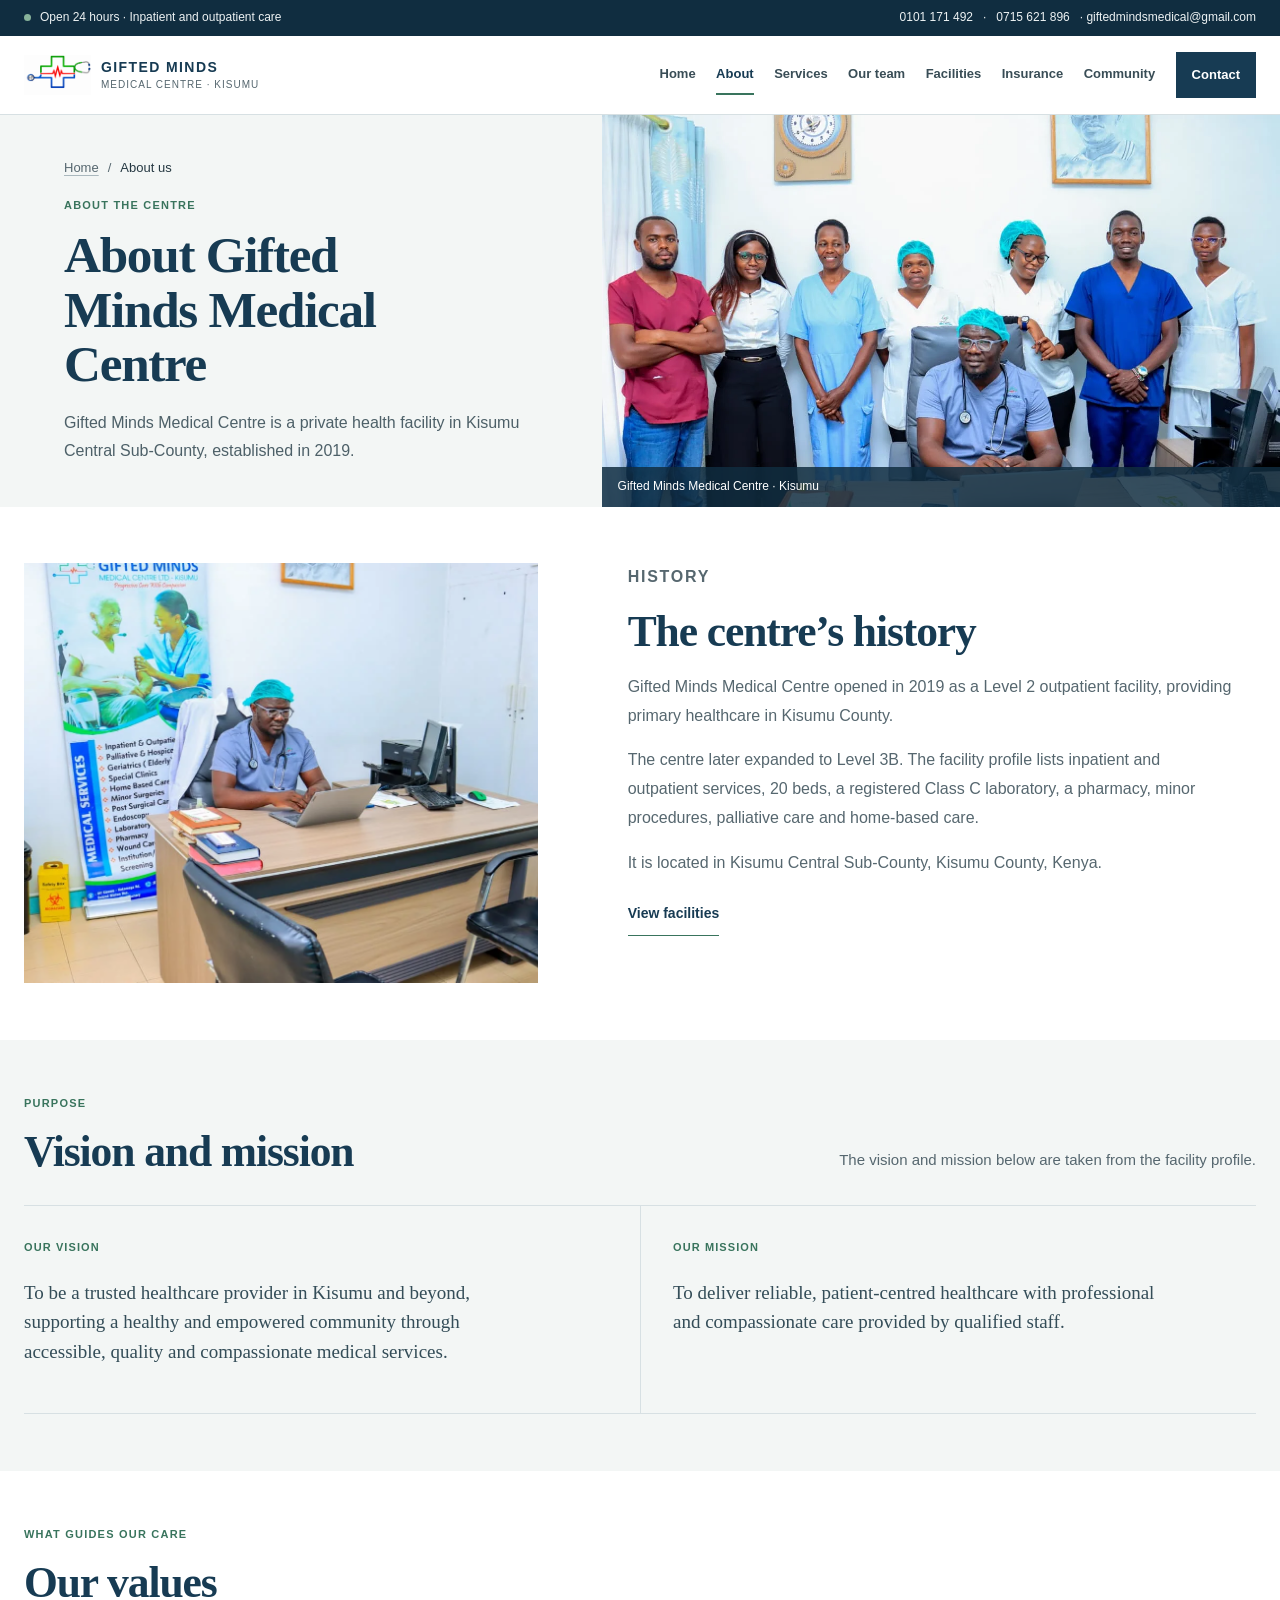
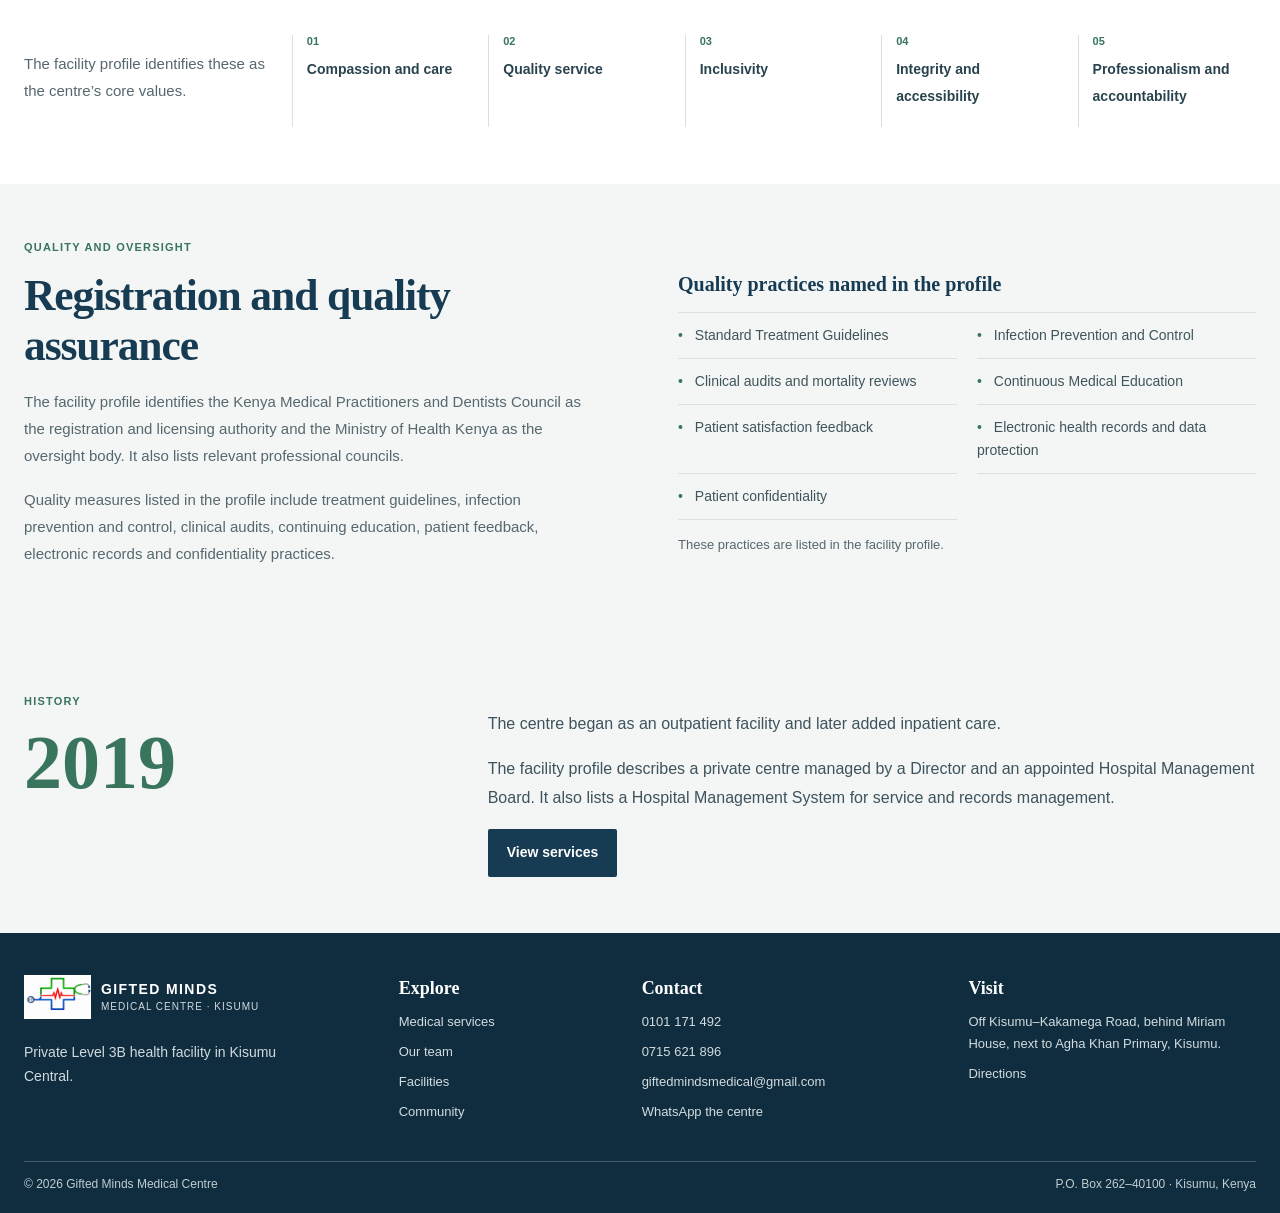
==== commit 9d144125: "design: rebuild page photo compositions" ====
--- a/about.html
+++ b/about.html
@@ -4,20 +4,13 @@
     <meta charset="utf-8">
     <meta name="viewport" content="width=device-width, initial-scale=1">
     <meta name="theme-color" content="#102f3b">
-    <meta name="description" content="Learn about Gifted Minds Medical Centre’s history, mission, vision and values in Kisumu, Kenya.">
+    <meta name="description" content="Read about Gifted Minds Medical Centre, a private Level 3B health facility established in Kisumu in 2019.">
     <meta property="og:type" content="website">
     <meta property="og:title" content="About Gifted Minds Medical Centre | Kisumu">
-    <meta property="og:description" content="Our history, purpose and values, from a 2019 outpatient facility to a Level 3B health centre.">
+    <meta property="og:description" content="The centre’s history, location, vision, mission and facility profile.">
     <meta property="og:image" content="assets/images/facility-19.23.52.webp">
-    <title>
-
-      About Us | Gifted Minds Medical Centre
-
-    </title>
+    <title>About Gifted Minds Medical Centre | Kisumu</title>
     <link rel="icon" type="image/png" sizes="64x64" href="assets/favicon.png">
-    <link rel="preconnect" href="https://fonts.googleapis.com">
-    <link rel="preconnect" href="https://fonts.gstatic.com" crossorigin="">
-    <link href="https://fonts.googleapis.com/css2?family=DM+Sans:wght@400;500;600;700&amp;family=Manrope:wght@400;500;600;700;800&amp;display=swap" rel="stylesheet">
     <link rel="stylesheet" href="styles.css">
   </head>
   <body>
@@ -32,12 +25,12 @@
     </div>
     <header class="site-header">
       <div class="container nav-wrap">
-        <a class="brand" href="index.html" aria-label="Gifted Minds Medical Centre home"><img class="brand-logo" src="assets/hospital-logo.png" width="600" height="362" alt="Gifted Minds Medical Centre logo"><span class="brand-copy"><strong>GIFTED MINDS</strong><small>MEDICAL CENTRE · KISUMU</small></span></a>
+        <a class="brand" href="index.html" aria-label="Gifted Minds Medical Centre home"><img class="brand-logo" src="assets/hospital-logo.png" width="600" height="362" alt=""><span class="brand-copy"><strong>GIFTED MINDS</strong><small>MEDICAL CENTRE · KISUMU</small></span></a>
         <button class="menu-toggle" type="button" aria-label="Open navigation" aria-expanded="false" aria-controls="primary-navigation">
           <span></span><span></span><span></span>
         </button>
         <nav class="primary-nav" id="primary-navigation" aria-label="Main navigation">
-          <a href="index.html">Home</a><a href="about.html" aria-current="page">About</a><a href="services.html">Services</a><a href="team.html">Our team</a><a href="facilities.html">Facilities</a><a href="insurance.html">Insurance</a><a href="community.html">Community</a><a class="nav-cta" href="contact.html">Contact <span aria-hidden="true">↗</span></a>
+          <a href="index.html">Home</a><a href="about.html" aria-current="page">About</a><a href="services.html">Services</a><a href="team.html">Our team</a><a href="facilities.html">Facilities</a><a href="insurance.html">Insurance</a><a href="community.html">Community</a><a class="nav-cta" href="contact.html">Contact </a>
         </nav>
       </div>
     </header>
@@ -49,20 +42,12 @@
           </nav>
           <p class="eyebrow">
 
-            Our story
+            About the centre
 
 
           </p>
-          <h1 class="display-title" id="page-title">
-
-            A growing centre, guided by <em>compassion.</em>
-          </h1>
-          <p>
-
-            Learn how Gifted Minds Medical Centre developed to serve the healthcare needs of Kisumu Central and the wider community.
-
-
-          </p>
+          <h1 class="display-title" id="page-title">About Gifted Minds Medical Centre</h1>
+          <p>Gifted Minds Medical Centre is a private health facility in Kisumu Central Sub-County, established in 2019.</p>
         </div>
         <div class="page-intro__media">
           <img src="assets/images/facility-19.23.52.webp" alt="Gifted Minds Medical Centre staff gathered in the facility" fetchpriority="high" width="1280" height="853"><span class="page-intro__caption">Gifted Minds Medical Centre · Kisumu</span>
@@ -71,38 +56,20 @@
       <section class="section">
         <div class="container story-grid">
           <div class="story-grid__aside">
-            <img src="assets/images/facility-19.23.43.webp" alt="The Gifted Minds Medical Centre team outside the facility" loading="lazy" width="1280" height="853">
+            <img src="assets/images/facility-19.23.52-2.webp" alt="Gifted Minds Medical Centre staff member at an administrative desk" loading="lazy" width="1280" height="853">
           </div>
           <div class="story-grid__copy">
             <p class="eyebrow">
 
-              Our background
+              History
 
 
             </p>
-            <h2 class="display-title">
-
-              From outpatient care to a <em>Level 3B facility.</em>
-            </h2>
-            <p>
-
-              Gifted Minds Medical Centre was established in 2019 as a Level 2 outpatient facility. It was founded as a private health institution in response to the need for accessible primary healthcare in Kisumu County.
-
-
-            </p>
-            <p>
-
-              As demand grew, the centre expanded to Level 3B and now provides both inpatient and outpatient services, with a 20-bed capacity. Its current services include a registered Class C laboratory, pharmacy, minor procedures and specialised support such as palliative and home-based care.
-
-
-            </p>
-            <p>
-
-              The centre is located in Kisumu Central Sub-County, Kisumu County, Kenya.
-
-
-            </p>
-            <a class="text-link" href="facilities.html">Explore the centre <span aria-hidden="true">↗</span></a>
+            <h2 class="display-title">The centre’s history</h2>
+            <p>Gifted Minds Medical Centre opened in 2019 as a Level 2 outpatient facility, providing primary healthcare in Kisumu County.</p>
+            <p>The centre later expanded to Level 3B. The facility profile lists inpatient and outpatient services, 20 beds, a registered Class C laboratory, a pharmacy, minor procedures, palliative care and home-based care.</p>
+            <p>It is located in Kisumu Central Sub-County, Kisumu County, Kenya.</p>
+            <a class="text-link" href="facilities.html">View facilities </a>
           </div>
         </div>
       </section>
@@ -112,21 +79,13 @@
             <div>
               <p class="eyebrow">
 
-                Purpose and direction
+                Purpose
 
 
               </p>
-              <h2 class="display-title">
-
-                A clear purpose for <em>better health.</em>
-              </h2>
-            </div>
-            <p>
-
-              Our vision and mission, as set out in the facility profile, guide the centre’s work and the care it aims to provide.
-
-
-            </p>
+              <h2 class="display-title">Vision and mission</h2>
+            </div>
+            <p>The vision and mission below are taken from the facility profile.</p>
           </div>
           <div class="mission-grid">
             <article class="mission">
@@ -158,18 +117,10 @@
 
 
           </p>
-          <h2 class="display-title">
-
-            Our <em>values.</em>
-          </h2>
+          <h2 class="display-title">Our values</h2>
           <div class="values-grid values-grid--spaced">
             <div>
-              <p class="body-copy">
-
-                These core values are stated in the facility profile and inform the centre’s approach to patients and the community.
-
-
-              </p>
+              <p class="body-copy">The facility profile identifies these as the centre’s core values.</p>
             </div>
             <div class="value">
               <b>01</b><strong>Compassion and care</strong>
@@ -198,22 +149,9 @@
 
 
             </p>
-            <h2 class="display-title">
-
-              Professional practice, accountable to <em>standards.</em>
-            </h2>
-            <p class="body-copy">
-
-              The facility profile states that the centre is registered and licensed through the Kenya Medical Practitioners and Dentists Council, with oversight from the Ministry of Health Kenya. It also lists compliance with relevant professional councils.
-
-
-            </p>
-            <p class="body-copy">
-
-              Its quality assurance practices include standard treatment guidelines, infection prevention and control, clinical audits and mortality reviews, continuous medical education, patient feedback, electronic records and patient confidentiality.
-
-
-            </p>
+            <h2 class="display-title">Registration and quality assurance</h2>
+            <p class="body-copy">The facility profile identifies the Kenya Medical Practitioners and Dentists Council as the registration and licensing authority and the Ministry of Health Kenya as the oversight body. It also lists relevant professional councils.</p>
+            <p class="body-copy">Quality measures listed in the profile include treatment guidelines, infection prevention and control, clinical audits, continuing education, patient feedback, electronic records and confidentiality practices.</p>
           </div>
           <div class="quality-list">
             <h2>
@@ -266,12 +204,7 @@
 
               </li>
             </ul>
-            <p>
-
-              These details are summarised from the supplied facility profile.
-
-
-            </p>
+            <p>These practices are listed in the facility profile.</p>
           </div>
         </div>
       </section>
@@ -280,7 +213,7 @@
           <div>
             <p class="eyebrow eyebrow--light">
 
-              Since the beginning
+              History
 
 
             </p>
@@ -292,18 +225,9 @@
             </div>
           </div>
           <div class="history-band__copy">
-            <p>
-              <strong>Our roots are in accessible primary care.</strong> Gifted Minds began as an outpatient facility and has expanded its services and inpatient capacity over time.
-
-
-            </p>
-            <p>
-
-              The centre operates as a private health facility under a Director and an appointed Hospital Management Board. Its profile also describes the use of a Hospital Management System to support service delivery, patient records and operational efficiency.
-
-
-            </p>
-            <a class="button button--gold" href="services.html">View current services <span aria-hidden="true">↗</span></a>
+            <p>The centre began as an outpatient facility and later added inpatient care.</p>
+            <p>The facility profile describes a private centre managed by a Director and an appointed Hospital Management Board. It also lists a Hospital Management System for service and records management.</p>
+            <a class="button button--navy" href="services.html">View services </a>
           </div>
         </div>
       </section>
@@ -311,13 +235,8 @@
     <footer class="site-footer">
       <div class="container footer-grid">
         <div>
-          <a class="brand brand--footer" href="index.html"><img class="brand-logo" src="assets/hospital-logo.png" width="600" height="362" alt="Gifted Minds Medical Centre logo"><span class="brand-copy"><strong>GIFTED MINDS</strong><small>MEDICAL CENTRE · KISUMU</small></span></a>
-          <p class="footer-about">
-
-            Progressive care with compassion.<br>We ensure your health comes first.
-
-
-          </p>
+          <a class="brand brand--footer" href="index.html"><img class="brand-logo" src="assets/hospital-logo.png" width="600" height="362" alt=""><span class="brand-copy"><strong>GIFTED MINDS</strong><small>MEDICAL CENTRE · KISUMU</small></span></a>
+          <p class="footer-about">Private Level 3B health facility in Kisumu Central.</p>
         </div>
         <div class="footer-col">
           <h2>
@@ -350,21 +269,15 @@
 
 
           </p>
-          <a href="contact.html">Directions and enquiries ↗</a>
+          <a href="contact.html">Directions</a>
         </div>
       </div>
       <div class="container footer-bottom">
         <span>© <span data-year=""></span> Gifted Minds Medical Centre</span><span>P.O. Box 262–40100 · Kisumu, Kenya</span>
       </div>
       <div class="container">
-        <p class="footer-disclaimer">
-
-          This website provides general information and does not replace professional medical advice.
-
-
-        </p>
       </div>
     </footer>
-    <a class="whatsapp-float" href="https://wa.me/254100261446" target="_blank" rel="noopener noreferrer" aria-label="Contact Gifted Minds Medical Centre on WhatsApp"><svg viewbox="0 0 24 24" aria-hidden="true"><path d="M20.5 11.7a8.5 8.5 0 0 1-12.6 7.4L3 20.5l1.5-4.7A8.5 8.5 0 1 1 20.5 11.7Z"></path><path d="M8.2 7.8c.3-.6.6-.6 1-.6h.4c.2 0 .4.1.5.4l.7 1.7c.1.2.1.4 0 .6l-.5.7c-.2.2-.3.4-.1.7.2.4.8 1.3 1.7 2 .9.8 1.7 1 2.1 1.2.3.1.5 0 .7-.2l.8-1c.2-.2.4-.3.7-.2l1.7.8c.3.1.4.3.4.5 0 .3-.2 1.3-.8 1.7-.5.4-1.2.7-2.1.5-.6-.1-1.4-.4-2.4-.9-1.4-.7-2.6-1.9-3.4-3-.7-.9-1.2-2-1.3-2.8-.1-.9.2-1.7.6-2.1Z"></path></svg></a><script src="script.js" defer=""></script>
+    <script src="script.js" defer=""></script>
   </body>
 </html>
--- a/styles.css
+++ b/styles.css
@@ -1,20 +1,19 @@
 :root {
   color-scheme: light;
-  --navy: #102f3b;
-  --navy-deep: #0b2631;
-  --teal: #28713d;
-  --teal-light: #e0ebe2;
-  --gold: #d9bd83;
-  --paper: #fbfaf7;
-  --stone: #f0eee8;
-  --ink: #173540;
-  --muted: #5b6f76;
-  --line: #deddd5;
-  --white: #fff;
-  --font-body: "DM Sans", "Segoe UI", sans-serif;
-  --font-display: Manrope, "DM Sans", sans-serif;
-  --site-width: 2560px;
-  --header-stack: 114px;
+  --navy: #173b53;
+  --navy-deep: #102d40;
+  --teal: #39745d;
+  --teal-light: #e8f0eb;
+  --accent: #2f6784;
+  --paper: #ffffff;
+  --stone: #f3f6f5;
+  --ink: #243741;
+  --muted: #56676f;
+  --line: #d7e0e3;
+  --white: #ffffff;
+  --font-body: Arial, Helvetica, sans-serif;
+  --font-display: Georgia, "Times New Roman", serif;
+  --site-width: 1320px;
   font-family: var(--font-body);
   color: var(--ink);
   background: var(--paper);
@@ -22,427 +21,414 @@
   text-rendering: optimizeLegibility;
 }
 
-*,
-*::before,
-*::after { box-sizing: border-box; }
-
-html { scroll-behavior: smooth; scroll-padding-top: 96px; }
-body { margin: 0; min-width: 320px; background: var(--paper); font-size: 15px; line-height: 1.7; -webkit-font-smoothing: antialiased; }
+*, *::before, *::after { box-sizing: border-box; }
+html { scroll-behavior: smooth; scroll-padding-top: 88px; }
+body { margin: 0; min-width: 0; background: var(--paper); color: var(--ink); font-size: 16px; line-height: 1.65; -webkit-font-smoothing: antialiased; }
 img { display: block; max-width: 100%; }
 a { color: inherit; text-decoration: none; }
+a:hover { color: var(--teal); }
 button, a { -webkit-tap-highlight-color: transparent; }
-a:focus-visible, button:focus-visible { outline: 2px solid var(--navy); outline-offset: 3px; box-shadow: 0 0 0 2px var(--white); }
-::selection { color: var(--navy-deep); background: #e8d6aa; }
-
+a:focus-visible, button:focus-visible { outline: 3px solid #176b8c; outline-offset: 3px; }
+::selection { color: var(--navy-deep); background: #dce9e3; }
 .skip-link { position: fixed; z-index: 100; top: 8px; left: 8px; padding: 10px 14px; color: var(--white); background: var(--navy); transform: translateY(-150%); }
 .skip-link:focus { transform: translateY(0); }
-.container { width: min(96%, var(--site-width)); margin-inline: auto; }
-.eyebrow { display: flex; align-items: center; gap: 11px; margin: 0 0 17px; color: #795f39; font-size: 9px; font-weight: 700; letter-spacing: .18em; line-height: 1.4; text-transform: uppercase; }
-.eyebrow::before { width: 25px; height: 1px; background: currentColor; content: ""; }
-.eyebrow--light { color: #e1c78e; }
-.display-title { margin: 0; color: var(--navy); font: 700 clamp(2.4rem, 4.2vw, 4.2rem)/1.1 var(--font-display); letter-spacing: -.055em; }
+.container { width: min(calc(100% - 48px), var(--site-width)); margin-inline: auto; }
+.eyebrow { margin: 0 0 14px; color: var(--teal); font-size: 11px; font-weight: 700; letter-spacing: .11em; line-height: 1.45; text-transform: uppercase; }
+.eyebrow--light { color: var(--teal); }
+.display-title { margin: 0; color: var(--navy); font: 600 clamp(2.15rem, 3.4vw, 3.4rem)/1.16 var(--font-display); letter-spacing: -.025em; }
 .display-title em { color: var(--teal); font-style: normal; }
-.lead { color: #405d66; font: 500 clamp(1.05rem, 1.5vw, 1.28rem)/1.7 var(--font-display); letter-spacing: -.02em; }
-.section { padding-block: clamp(64px, 8vw, 124px); }
-.section--stone { background: var(--stone); }
-.section--navy { color: var(--white); background: var(--navy); }
-.section--navy .display-title { color: var(--white); }
-.section--navy .display-title em, .page-intro--navy .display-title em { color: #b8dfb5; }
-.section-head { display: flex; align-items: end; justify-content: space-between; gap: 36px; margin-bottom: 42px; }
-.section-head > p { max-width: 470px; margin: 0 0 4px; color: var(--muted); font-size: 13px; line-height: 1.85; }
-.section--navy .section-head > p { color: #c2d0d1; }
-.body-copy { max-width: 68ch; color: var(--muted); font-size: 13px; line-height: 1.95; }
-.text-link { display: inline-flex; align-items: center; gap: 22px; padding-bottom: 7px; border-bottom: 1px solid #baa271; color: var(--navy); font-size: 11px; font-weight: 700; }
-.text-link span { color: #795f39; font-size: 16px; }
-.button { display: inline-flex; min-height: 49px; align-items: center; justify-content: space-between; gap: 27px; padding: 13px 18px; border: 1px solid transparent; font-size: 11px; font-weight: 700; transition: background-color .2s ease, color .2s ease, transform .2s ease; }
-.button:hover { transform: translateY(-2px); }
-.button span { font-size: 16px; }
-.button--gold { color: var(--navy); background: var(--gold); }
-.button--gold:hover { background: #ead4a5; }
-.button--outline { border-color: #ffffff8c; color: var(--white); background: #ffffff08; }
-.button--outline:hover { background: #ffffff1c; }
+.lead { color: var(--navy); font: 400 1.2rem/1.6 var(--font-body); }
+.section { padding-block: clamp(46px, 4.4vw, 68px); }
+.section--stone, .section--navy { background: var(--stone); }
+.section--navy { color: var(--ink); }
+.section--navy .display-title { color: var(--navy); }
+.section-head { display: flex; align-items: end; justify-content: space-between; gap: 38px; margin-bottom: 30px; }
+.section-head > p { max-width: 480px; margin: 0 0 3px; color: var(--muted); font-size: 15px; line-height: 1.75; }
+.body-copy { max-width: 68ch; color: var(--muted); font-size: 15px; line-height: 1.8; }
+.text-link { display: inline-flex; align-items: center; gap: 12px; min-height: 42px; border-bottom: 1px solid var(--teal); color: var(--navy); font-size: 14px; font-weight: 700; }
+.text-link:hover { color: var(--teal); }
+.button { display: inline-flex; min-height: 48px; align-items: center; justify-content: center; gap: 12px; padding: 12px 18px; border: 1px solid transparent; border-radius: 2px; font: 700 14px/1.25 var(--font-body); transition: background-color .16s ease, color .16s ease, border-color .16s ease; }
 .button--navy { color: var(--white); background: var(--navy); }
-.button--navy:hover { background: var(--teal); }
-
-/* Utility and global navigation */
-.utility { min-height: 36px; color: #d2dedd; background: var(--navy-deep); font-size: 10px; letter-spacing: .035em; }
-.utility__inner { display: flex; min-height: 36px; align-items: center; justify-content: space-between; gap: 16px; }
+.button--navy:hover { color: var(--white); background: var(--teal); }
+.button--outline { border-color: var(--navy); color: var(--navy); background: transparent; }
+.button--outline:hover { color: var(--white); background: var(--navy); }
+
+/* Contact strip and primary navigation */
+.utility { min-height: 36px; color: #edf2f3; background: var(--navy-deep); font-size: 12px; }
+.utility__inner { display: flex; min-height: 36px; align-items: center; justify-content: space-between; gap: 18px; }
 .utility__status { display: flex; align-items: center; gap: 9px; }
-.utility__dot { width: 7px; height: 7px; border-radius: 50%; background: #8fc1a1; box-shadow: 0 0 0 4px #8fc1a126; }
-.utility__contacts { display: flex; align-items: center; gap: 11px; }
-.utility a:hover { color: var(--white); }
-.site-header { position: sticky; z-index: 30; top: 0; border-bottom: 1px solid #e7e4dc; background: #fbfaf7f5; backdrop-filter: blur(14px); }
-.nav-wrap { display: flex; min-height: 78px; align-items: center; justify-content: space-between; gap: 28px; }
-.brand { display: inline-flex; flex: 0 0 auto; align-items: center; gap: 11px; }
-.brand-logo { width: 70px; height: 44px; flex: 0 0 auto; object-fit: contain; }
-.brand-copy { display: flex; flex-direction: column; line-height: 1.2; }
-.brand-copy strong { color: var(--navy); font: 800 13px var(--font-display); letter-spacing: .13em; }
-.brand-copy small { margin-top: 5px; color: #5b6f76; font-size: 8px; letter-spacing: .16em; }
-.primary-nav { display: flex; align-items: center; justify-content: end; gap: clamp(12px, 1.4vw, 25px); }
-.primary-nav a { color: #4b626a; font-size: 10px; font-weight: 700; white-space: nowrap; transition: color .2s ease; }
-.primary-nav a:hover, .primary-nav a[aria-current="page"]:not(.nav-cta) { color: var(--teal); }
-.primary-nav .nav-cta { padding: 12px 14px; color: var(--white); background: var(--navy); }
-.primary-nav .nav-cta:hover, .primary-nav .nav-cta[aria-current="page"] { background: var(--teal); }
-.nav-cta span { margin-left: 9px; color: var(--gold); }
-.menu-toggle { display: none; width: 44px; height: 44px; align-items: center; justify-content: center; flex-direction: column; gap: 5px; border: 1px solid var(--line); background: transparent; cursor: pointer; }
-.menu-toggle span { width: 19px; height: 2px; background: var(--navy); transition: transform .2s ease, opacity .2s ease; }
+.utility__dot { width: 7px; height: 7px; border-radius: 50%; background: #87b29a; }
+.utility__contacts { display: flex; align-items: center; gap: 10px; }
+.utility a { color: inherit; }
+.utility a:hover { color: var(--white); text-decoration: underline; }
+.site-header { position: sticky; z-index: 30; top: 0; border-bottom: 1px solid var(--line); background: var(--white); }
+.nav-wrap { display: flex; min-height: 78px; align-items: center; justify-content: space-between; gap: 24px; }
+.brand { display: inline-flex; flex: 0 0 auto; align-items: center; gap: 10px; }
+.brand-logo { width: 67px; height: 44px; flex: 0 0 auto; object-fit: contain; background: var(--white); }
+.brand-copy { display: flex; flex-direction: column; line-height: 1.25; }
+.brand-copy strong { color: var(--navy); font: 700 14px var(--font-body); letter-spacing: .1em; }
+.brand-copy small { margin-top: 4px; color: var(--muted); font-size: 10px; letter-spacing: .1em; }
+.primary-nav { display: flex; align-items: center; justify-content: end; gap: clamp(12px, 1.6vw, 23px); }
+.primary-nav a { padding-block: 8px; border-bottom: 2px solid transparent; color: #394d56; font-size: 13px; font-weight: 700; white-space: nowrap; }
+.primary-nav a:hover, .primary-nav a[aria-current="page"]:not(.nav-cta) { border-bottom-color: var(--teal); color: var(--navy); }
+.primary-nav .nav-cta { padding: 11px 15px; border: 1px solid var(--navy); color: var(--white); background: var(--navy); }
+.primary-nav .nav-cta:hover, .primary-nav .nav-cta[aria-current="page"] { border-color: var(--teal); color: var(--white); background: var(--teal); }
+.menu-toggle { display: none; width: 46px; height: 46px; align-items: center; justify-content: center; flex-direction: column; gap: 5px; border: 1px solid var(--line); background: var(--white); cursor: pointer; }
+.menu-toggle span { width: 20px; height: 2px; background: var(--navy); transition: transform .16s ease, opacity .16s ease; }
 .menu-toggle[aria-expanded="true"] span:first-child { transform: translateY(7px) rotate(45deg); }
 .menu-toggle[aria-expanded="true"] span:nth-child(2) { opacity: 0; }
 .menu-toggle[aria-expanded="true"] span:last-child { transform: translateY(-7px) rotate(-45deg); }
 
-/* Home hero: header stack plus hero equals the visible first screen */
-.home-hero { position: relative; display: flex; min-height: calc(100vh - var(--header-stack)); min-height: calc(100svh - var(--header-stack)); overflow: hidden; align-items: center; color: var(--white); background: var(--navy-deep); }
-.home-hero__image, .home-hero__shade { position: absolute; inset: 0; width: 100%; height: 100%; }
-.home-hero__image { object-fit: cover; object-position: center 42%; }
-.home-hero__shade { background: linear-gradient(90deg, #0b2631f2 0%, #0b2631df 34%, #0b263188 67%, #0b26312b 100%), linear-gradient(0deg, #081e27a8 0%, transparent 38%); }
-.home-hero__inner { position: relative; z-index: 1; display: flex; min-height: calc(100vh - var(--header-stack)); min-height: calc(100svh - var(--header-stack)); align-items: center; padding-block: clamp(56px, 8vh, 96px) 80px; }
-.home-hero__copy { width: min(66%, 900px); }
-.home-hero h1 { max-width: 900px; margin: 0; color: var(--white); font: 700 clamp(3.2rem, 6.1vw, 6rem)/1.06 var(--font-display); letter-spacing: -.065em; }
-.home-hero h1 em { color: var(--gold); font-style: normal; }
-.home-hero__summary { max-width: 550px; margin: 23px 0 28px; color: #d9e1df; font-size: clamp(14px, 1.25vw, 17px); line-height: 1.85; }
+/* Homepage */
+.home-hero { position: relative; min-height: 540px; overflow: hidden; background: var(--stone); }
+.home-hero__image { position: absolute; inset: 0 0 0 auto; width: 51%; height: 100%; object-fit: cover; object-position: center 38%; }
+.home-hero__shade { display: none; }
+.home-hero__inner { position: relative; z-index: 1; display: flex; width: min(calc(100% - 64px), var(--site-width)); min-height: 540px; align-items: center; margin-inline: auto; padding-block: 52px; }
+.home-hero__copy { width: 49%; max-width: 570px; }
+.home-hero h1 { max-width: 590px; margin: 0; color: var(--navy); font: 600 clamp(2.8rem, 4.4vw, 4.5rem)/1.08 var(--font-display); letter-spacing: -.035em; }
+.home-hero h1 em { color: var(--teal); font-style: normal; }
+.home-hero__summary { max-width: 520px; margin: 20px 0 25px; color: #3e515a; font-size: 18px; line-height: 1.65; }
 .home-hero__actions { display: flex; flex-wrap: wrap; gap: 11px; }
-.home-hero__note { position: absolute; right: 2%; bottom: 10%; display: flex; align-items: center; gap: 12px; color: #e2e6df; font-size: 8px; letter-spacing: .15em; line-height: 1.7; }
-.home-hero__note::before { width: 27px; height: 1px; background: var(--gold); content: ""; }
-.home-hero__note b { color: var(--white); }
-.hero-caption { position: absolute; right: 0; bottom: 0; left: 0; border-top: 1px solid #ffffff43; }
-.hero-caption__inner { display: flex; min-height: 43px; align-items: center; justify-content: space-between; gap: 20px; color: #d3ddda; font-size: 9px; letter-spacing: .1em; text-transform: uppercase; }
-.hero-caption b { padding-inline: 8px; color: var(--gold); }
-.home-facts { display: grid; grid-template-columns: repeat(4, 1fr); border-bottom: 1px solid var(--line); background: var(--stone); }
-.home-facts__item { display: flex; min-height: 92px; align-items: center; gap: 14px; padding-inline: clamp(15px, 3vw, 46px); border-right: 1px solid #d8d5cb; }
-.home-facts__item:first-child { padding-left: max(2vw, calc((100vw - var(--site-width)) / 2)); }
-.home-facts__item:last-child { border: 0; }
-.home-facts strong { color: #17404d; font: 800 clamp(19px, 2vw, 27px) var(--font-display); white-space: nowrap; }
-.home-facts small { font-size: .58em; }
-.home-facts span { max-width: 135px; color: #5b6f76; font-size: 10px; line-height: 1.45; }
-
-/* Page introductions and breadcrumbs */
-.breadcrumb { display: flex; flex-wrap: wrap; align-items: center; gap: 8px; margin: 0 0 18px; color: #5b6f76; font-size: 10px; }
-.breadcrumb a:hover { color: var(--teal); }
+.home-facts { display: grid; width: min(calc(100% - 64px), var(--site-width)); grid-template-columns: repeat(4, 1fr); margin-inline: auto; border-bottom: 1px solid var(--line); background: var(--white); }
+.home-facts__item { display: flex; min-height: 94px; align-items: center; gap: 13px; padding: 15px 22px; border-right: 1px solid var(--line); }
+.home-facts__item:first-child { padding-left: 0; }
+.home-facts__item:last-child { border-right: 0; }
+.home-facts strong { color: var(--navy); font: 600 25px/1.2 var(--font-display); white-space: nowrap; }
+.home-facts small { font: inherit; font-size: .65em; }
+.home-facts span { max-width: 150px; color: var(--muted); font-size: 13px; line-height: 1.45; }
+.home-intro, .story-grid { display: grid; grid-template-columns: .9fr 1.1fr; gap: clamp(38px, 7vw, 94px); align-items: start; }
+.home-intro__copy > p, .story-grid__copy > p { max-width: 68ch; color: var(--muted); font-size: 16px; line-height: 1.8; }
+.home-intro__copy .lead { color: var(--navy); }
+.home-pathways { display: grid; grid-template-columns: repeat(4, 1fr); border-top: 1px solid #cbd5d8; border-left: 1px solid #cbd5d8; background: var(--white); }
+.pathway { min-height: 204px; padding: 23px 21px; border-right: 1px solid #cbd5d8; border-bottom: 1px solid #cbd5d8; background: var(--white); }
+.pathway__number { color: var(--teal); font-size: 11px; font-weight: 700; letter-spacing: .08em; text-transform: uppercase; }
+.pathway h3 { margin: 16px 0 8px; color: var(--navy); font: 600 21px/1.25 var(--font-display); }
+.pathway p { margin: 0 0 14px; color: var(--muted); font-size: 14px; line-height: 1.6; }
+.pathway a { display: inline-flex; min-height: 36px; align-items: center; color: var(--navy); font-size: 13px; font-weight: 700; }
+.home-community { display: grid; grid-template-columns: 1fr 1fr; gap: clamp(38px, 7vw, 92px); align-items: center; }
+.home-community__photo { min-height: 370px; }
+.home-community__photo img { width: 100%; height: 100%; min-height: inherit; object-fit: cover; }
+.home-community__copy p { max-width: 58ch; color: var(--muted); font-size: 16px; line-height: 1.8; }
+
+/* Shared page introduction and breadcrumb */
+.breadcrumb { display: flex; flex-wrap: wrap; align-items: center; gap: 9px; margin: 0 0 20px; color: var(--muted); font-size: 13px; }
+.breadcrumb a { text-decoration: underline; text-decoration-color: #aab8be; text-underline-offset: 3px; }
 .breadcrumb span[aria-current="page"] { color: var(--ink); }
-.page-intro { display: grid; grid-template-columns: 1.03fr .97fr; min-height: clamp(420px, 43vw, 620px); background: var(--stone); }
-.page-intro__copy { display: flex; flex-direction: column; justify-content: center; padding: clamp(44px, 7vw, 112px) 4vw; }
-.page-intro__copy > p:not(.eyebrow):not(.breadcrumb) { max-width: 610px; color: #566b72; font-size: 14px; line-height: 1.9; }
-.page-intro__media { position: relative; min-height: 390px; overflow: hidden; background: #d7d8d2; }
-.page-intro__media img { width: 100%; height: 100%; object-fit: cover; position: absolute; inset: 0; }
-.page-intro__media::after { position: absolute; inset: 45% 0 0; background: linear-gradient(transparent, #0b26315c); content: ""; }
-.page-intro__caption { position: absolute; z-index: 1; right: 18px; bottom: 16px; left: 18px; color: var(--white); font-size: 9px; letter-spacing: .08em; }
-.page-intro--navy { color: var(--white); background: var(--navy); }
-.page-intro--navy .display-title { color: var(--white); }
-.page-intro--navy .page-intro__copy > p:not(.eyebrow):not(.breadcrumb) { color: #c2d0d1; }
-.page-intro--navy .breadcrumb { color: #b5c6c7; }
-.page-intro--navy .breadcrumb span[aria-current="page"] { color: var(--white); }
+.page-intro { display: grid; grid-template-columns: minmax(0, .94fr) minmax(0, 1.06fr); min-height: 390px; background: var(--stone); }
+.page-intro__copy { display: flex; align-items: flex-start; justify-content: center; flex-direction: column; padding: 42px 5vw 42px max(5vw, calc((100vw - var(--site-width)) / 2)); }
+.page-intro__copy > p:not(.eyebrow):not(.breadcrumb) { max-width: 58ch; margin: 18px 0 0; color: #4d6068; font-size: 16px; line-height: 1.75; }
+.page-intro__media { position: relative; min-height: 390px; overflow: hidden; background: #e8edeb; }
+.page-intro__media img { position: absolute; inset: 0; width: 100%; height: 100%; object-fit: cover; }
+.page-intro__caption { position: absolute; right: 0; bottom: 0; left: 0; padding: 10px 16px; color: var(--white); background: #173b53; font-size: 12px; }
+.page-intro--navy, .page-intro--plain { color: var(--ink); background: #edf3f4; }
+.page-intro--navy .display-title, .page-intro--plain .display-title { color: var(--navy); }
+.page-intro--navy .page-intro__copy > p:not(.eyebrow):not(.breadcrumb), .page-intro--plain .page-intro__copy > p:not(.eyebrow):not(.breadcrumb) { color: #4d6068; }
 .page-intro--plain { grid-template-columns: 1fr; min-height: 0; }
-.page-intro--plain .page-intro__copy { min-height: 340px; padding-block: 64px; }
-.page-intro--plain .display-title { max-width: 970px; }
-.page-intro--plain .page-intro__copy > p:not(.eyebrow):not(.breadcrumb) { max-width: 750px; }
-
-/* Home page feature layouts */
-.home-intro { display: grid; grid-template-columns: .9fr 1.1fr; gap: clamp(42px, 8vw, 140px); align-items: start; }
-.home-intro__copy > p { max-width: 68ch; color: var(--muted); font-size: 13px; line-height: 1.95; }
-.home-intro__copy .lead { color: #385761; }
-.home-pathways { display: grid; grid-template-columns: repeat(4, 1fr); border-top: 1px solid #ffffff2b; border-bottom: 1px solid #ffffff2b; }
-.pathway { min-height: 210px; padding: 26px 24px; border-right: 1px solid #ffffff2b; transition: background-color .2s ease; }
-.pathway:first-child { padding-left: 0; }
-.pathway:last-child { border: 0; }
-.pathway:hover { background: #ffffff0a; }
-.pathway__number { color: var(--gold); font: 700 10px var(--font-display); letter-spacing: .15em; }
-.pathway h3 { margin: 21px 0 8px; color: var(--white); font: 700 19px var(--font-display); }
-.pathway p { max-width: 250px; margin: 0 0 17px; color: #c1cecf; font-size: 10px; line-height: 1.75; }
-.pathway a { display: inline-flex; gap: 12px; color: var(--gold); font-size: 10px; font-weight: 700; }
-.home-community { display: grid; grid-template-columns: 1.08fr .92fr; gap: clamp(38px, 7vw, 100px); align-items: center; }
-.home-community__photo { position: relative; min-height: 390px; }
-.home-community__photo img { position: absolute; inset: 0; width: 100%; height: 100%; object-fit: cover; }
-.home-community__copy p { max-width: 55ch; color: var(--muted); font-size: 13px; line-height: 1.9; }
-
-/* About page */
-.story-grid { display: grid; grid-template-columns: .85fr 1.15fr; gap: clamp(45px, 8vw, 130px); align-items: start; }
-.story-grid__aside { position: relative; min-height: 510px; }
+.page-intro--plain .page-intro__copy { min-height: 280px; padding-block: 40px; }
+.page-intro--plain .display-title { max-width: 850px; }
+.page-intro--plain .page-intro__copy > p:not(.eyebrow):not(.breadcrumb) { max-width: 720px; }
+.page-intro--facility { min-height: 390px; }
+.page-intro--facility .page-intro__media { min-height: 390px; }
+.page-intro--facility .page-intro__media img { object-position: center bottom; }
+
+/* About */
+.story-grid__aside { position: relative; min-height: 420px; }
 .story-grid__aside img { position: absolute; inset: 0; width: 100%; height: 100%; object-fit: cover; }
-.story-grid__copy > p { color: var(--muted); font-size: 13px; line-height: 1.95; }
 .mission-grid { display: grid; grid-template-columns: repeat(2, 1fr); border-top: 1px solid var(--line); border-bottom: 1px solid var(--line); }
-.mission { padding: 32px 36px 35px 0; }
-.mission + .mission { padding-left: 36px; border-left: 1px solid var(--line); }
-.mission small { color: #795f39; font-size: 9px; font-weight: 700; letter-spacing: .15em; }
-.mission p { max-width: 54ch; color: #38545d; font: 600 19px/1.6 var(--font-display); }
-.values-grid { display: grid; grid-template-columns: 1.2fr repeat(5, 1fr); gap: 17px; }
-.values-grid--spaced { margin-top: 32px; }
-.value { min-height: 115px; padding-left: 16px; border-left: 1px solid #d8d4ca; }
-.value b { display: block; margin-bottom: 12px; color: #795f39; font: 700 9px var(--font-display); }
-.value strong { color: #294750; font: 700 12px/1.5 var(--font-display); }
-.history-band { display: grid; grid-template-columns: 1fr 2fr; gap: 70px; align-items: start; }
-.history-band__year { color: var(--gold); font: 800 clamp(52px, 8vw, 110px)/1 var(--font-display); letter-spacing: -.06em; }
-.history-band__copy { color: #d0dcdb; font-size: 13px; line-height: 1.95; }
-.history-band__copy strong { color: var(--white); }
-.quality-layout { display: grid; grid-template-columns: 1fr 1fr; gap: clamp(40px, 7vw, 100px); align-items: start; }
-.quality-layout .body-copy { margin-top: 18px; }
+.mission { padding: 27px 32px 28px 0; }
+.mission + .mission { padding-left: 32px; border-left: 1px solid var(--line); }
+.mission small { color: var(--teal); font-size: 11px; font-weight: 700; letter-spacing: .1em; }
+.mission p { max-width: 54ch; color: #344d58; font: 400 19px/1.55 var(--font-display); }
+.values-grid { display: grid; grid-template-columns: 1.4fr repeat(5, 1fr); gap: 18px; }
+.values-grid--spaced { margin-top: 28px; }
+.value { min-height: 92px; padding-left: 14px; border-left: 1px solid var(--line); }
+.value b { display: block; margin-bottom: 9px; color: var(--teal); font: 700 11px var(--font-body); }
+.value strong { color: #29434e; font: 700 14px/1.5 var(--font-body); }
+.history-band { display: grid; grid-template-columns: .7fr 1.3fr; gap: 50px; align-items: start; }
+.history-band__year { color: var(--teal); font: 600 clamp(48px, 6vw, 76px)/1 var(--font-display); }
+.history-band__copy { color: #3e535d; font-size: 16px; line-height: 1.8; }
+.history-band__copy strong { color: var(--navy); }
+.quality-layout { display: grid; grid-template-columns: 1fr 1fr; gap: clamp(36px, 6vw, 76px); align-items: start; }
+.quality-layout .body-copy { margin-top: 17px; }
 .quality-list { padding-top: 5px; }
-.quality-list h2 { margin: 0 0 13px; color: var(--navy); font: 700 16px var(--font-display); }
+.quality-list h2 { margin: 0 0 14px; color: var(--navy); font: 600 20px/1.35 var(--font-display); }
 .quality-list ul { display: grid; grid-template-columns: 1fr 1fr; gap: 0 20px; margin: 0; padding: 0; list-style: none; border-top: 1px solid var(--line); }
-.quality-list li { padding: 11px 0; border-bottom: 1px solid var(--line); color: #425b62; font-size: 10px; }
-.quality-list li::before { margin-right: 8px; color: #795f39; content: "+"; }
-.quality-list p { margin: 15px 0 0; color: var(--muted); font-size: 10px; }
+.quality-list li { padding: 11px 0; border-bottom: 1px solid var(--line); color: #40545c; font-size: 14px; }
+.quality-list li::before { margin-right: 8px; color: var(--teal); content: "•"; }
+.quality-list p { margin: 14px 0 0; color: var(--muted); font-size: 13px; }
 
 /* Services */
-.service-groups { display: grid; grid-template-columns: repeat(3, 1fr); gap: 1px; border: 1px solid #ffffff23; background: #ffffff23; }
-.service-group { min-height: 300px; padding: 27px clamp(20px, 2.4vw, 36px); background: #123542; }
-.service-group__index { color: var(--gold); font-size: 8px; font-weight: 700; letter-spacing: .16em; }
-.service-group h2 { margin: 15px 0 9px; color: var(--white); font: 700 21px var(--font-display); letter-spacing: -.03em; }
-.service-group p { min-height: 45px; margin: 0 0 13px; color: #bccbcd; font-size: 11px; line-height: 1.7; }
+.service-groups { display: grid; grid-template-columns: repeat(3, 1fr); border-top: 1px solid #cbd5d8; border-left: 1px solid #cbd5d8; background: var(--white); }
+.service-group { min-height: 270px; padding: 24px clamp(20px, 2.4vw, 32px); border-right: 1px solid #cbd5d8; border-bottom: 1px solid #cbd5d8; background: var(--white); }
+.service-group__index { color: var(--teal); font-size: 11px; font-weight: 700; letter-spacing: .08em; }
+.service-group h2 { margin: 14px 0 8px; color: var(--navy); font: 600 23px/1.25 var(--font-display); }
+.service-group p { min-height: 46px; margin: 0 0 13px; color: var(--muted); font-size: 14px; line-height: 1.6; }
 .service-group ul { margin: 0; padding: 0; list-style: none; }
-.service-group li { padding: 7px 0; border-top: 1px solid #ffffff18; color: #e1e7e4; font-size: 10px; }
-.service-group li::before { margin-right: 8px; color: var(--gold); content: "—"; }
-.service-note { display: flex; align-items: center; justify-content: space-between; gap: 24px; margin-top: 26px; padding: 20px 0; border-block: 1px solid #ffffff33; }
-.service-note p { margin: 0; color: #d0dcdb; font-size: 12px; }
-.service-note strong { color: var(--white); }
-.service-note a { flex: 0 0 auto; color: var(--gold); font-size: 11px; font-weight: 700; }
-
-/* People page */
-.team-feature { display: grid; grid-template-columns: 1fr 1fr; gap: clamp(40px, 7vw, 100px); align-items: center; }
-.team-feature__image { position: relative; min-height: 520px; background: var(--stone); }
-.team-feature__image img { position: absolute; inset: 0; width: 100%; height: 100%; object-fit: cover; object-position: center 27%; }
-.team-feature__copy > p { max-width: 62ch; color: var(--muted); font-size: 13px; line-height: 1.9; }
-.people-grid { display: grid; grid-template-columns: repeat(4, 1fr); gap: 16px; }
-.person { position: relative; min-height: 340px; overflow: hidden; background: #d5d6d0; }
-.person img { position: absolute; inset: 0; width: 100%; height: 100%; object-fit: cover; object-position: center 28%; transition: transform .35s ease; }
-.person:hover img { transform: scale(1.025); }
-.person::after { position: absolute; inset: 35% 0 0; background: linear-gradient(transparent, #0a222acc); content: ""; }
-.person__caption { position: absolute; z-index: 1; right: 15px; bottom: 15px; left: 15px; color: var(--white); }
-.person__caption small { color: #e7ce98; font-size: 8px; font-weight: 700; letter-spacing: .13em; text-transform: uppercase; }
-.person__caption h2 { margin: 5px 0 0; font: 700 15px/1.35 var(--font-display); }
-.person--wide { grid-column: span 2; }
-.team-roles { display: grid; grid-template-columns: repeat(4, 1fr); gap: 20px; margin-top: 44px; padding-top: 25px; border-top: 1px solid var(--line); }
-.team-roles p { margin: 0; color: #425c64; font-size: 11px; }
+.service-group li { padding: 7px 0; border-top: 1px solid #e3e9ea; color: #40545c; font-size: 14px; line-height: 1.45; }
+.service-note { display: flex; align-items: center; justify-content: space-between; gap: 24px; margin-top: 22px; padding: 17px 0; border-block: 1px solid #bdcbd0; }
+.service-note p { margin: 0; color: #40545c; font-size: 14px; }
+.service-note strong { color: var(--navy); }
+.service-note a { flex: 0 0 auto; color: var(--navy); font-size: 14px; font-weight: 700; text-decoration: underline; text-underline-offset: 3px; }
+
+/* Staff */
+.people-grid { display: grid; grid-template-columns: repeat(3, minmax(0, 1fr)); gap: 22px; }
+.person { min-width: 0; overflow: hidden; border: 1px solid var(--line); background: var(--white); }
+.person img { width: 100%; aspect-ratio: 4 / 3; object-fit: cover; object-position: center 27%; }
+.person::after { display: none; }
+.person__caption { position: static; padding: 14px 16px 16px; color: var(--navy); background: var(--white); }
+.person__caption small { color: var(--teal); font-size: 12px; font-weight: 700; letter-spacing: .04em; text-transform: none; }
+.person__caption h2 { margin: 4px 0 0; color: var(--navy); font: 600 20px/1.35 var(--font-display); }
+.person--wide { grid-column: auto; }
+.team-roles { display: grid; grid-template-columns: repeat(3, 1fr); gap: 0 22px; margin-top: 28px; border-top: 1px solid var(--line); }
+.team-roles p { margin: 0; padding: 12px 0; border-bottom: 1px solid var(--line); color: #40545c; font-size: 15px; }
 
 /* Facilities */
-.facility-gallery { display: grid; grid-template-columns: 1.45fr .85fr .85fr; grid-template-rows: 240px 220px; gap: 12px; }
-.facility-gallery figure { position: relative; overflow: hidden; margin: 0; background: #dedbd2; }
-.facility-gallery figure:first-child { grid-row: span 2; }
-.facility-gallery img { width: 100%; height: 100%; object-fit: cover; transition: transform .35s ease; }
-.facility-gallery figure:hover img { transform: scale(1.025); }
-.facility-gallery figcaption { position: absolute; right: 0; bottom: 0; left: 0; padding: 18px 15px 12px; color: var(--white); background: linear-gradient(transparent, #0a222acc); font-size: 9px; letter-spacing: .06em; }
-.facility-facts { display: grid; grid-template-columns: repeat(4, 1fr); margin-top: 46px; border-block: 1px solid var(--line); }
-.facility-fact { padding: 23px 20px; border-right: 1px solid var(--line); }
+.facility-gallery { display: grid; grid-template-columns: repeat(6, minmax(0, 1fr)); grid-template-rows: repeat(2, 205px); gap: 12px; }
+.facility-gallery figure { position: relative; overflow: hidden; margin: 0; background: #e4e9e7; }
+.facility-gallery figure:first-child { grid-column: span 3; grid-row: span 2; }
+.facility-gallery img { width: 100%; height: 100%; object-fit: cover; }
+.facility-gallery figcaption { position: absolute; right: 0; bottom: 0; left: 0; padding: 9px 12px; color: var(--white); background: #173b53; font-size: 12px; }
+.facility-facts { display: grid; grid-template-columns: repeat(4, 1fr); margin-top: 30px; border-block: 1px solid var(--line); }
+.facility-fact { padding: 19px 18px; border-right: 1px solid var(--line); }
 .facility-fact:first-child { padding-left: 0; }
 .facility-fact:last-child { border: 0; }
-.facility-fact strong { display: block; color: var(--navy); font: 800 26px var(--font-display); }
-.facility-fact span { color: var(--muted); font-size: 10px; }
-.facility-list { display: grid; grid-template-columns: repeat(3, 1fr); gap: 0 22px; margin: 25px 0 0; padding: 0; list-style: none; }
-.facility-list li { padding: 11px 0; border-bottom: 1px solid var(--line); color: #425b62; font-size: 11px; }
-.facility-list li::before { margin-right: 9px; color: #a98d59; content: "+"; }
+.facility-fact strong { display: block; color: var(--navy); font: 600 27px/1.2 var(--font-display); }
+.facility-fact span { color: var(--muted); font-size: 14px; }
+.facility-list { display: grid; grid-template-columns: repeat(3, 1fr); gap: 0 22px; margin: 23px 0 0; padding: 0; list-style: none; }
+.facility-list li { padding: 11px 0; border-bottom: 1px solid var(--line); color: #40545c; font-size: 14px; }
+.facility-list li::before { margin-right: 9px; color: var(--teal); content: "•"; }
 
 /* Insurance and community */
-.insurance-layout { display: grid; grid-template-columns: .86fr 1.14fr; gap: clamp(38px, 7vw, 110px); align-items: start; }
-.insurance-copy p { max-width: 60ch; color: var(--muted); font-size: 13px; line-height: 1.9; }
+.insurance-layout { display: grid; grid-template-columns: .86fr 1.14fr; gap: clamp(38px, 6vw, 78px); align-items: start; }
+.insurance-copy p { max-width: 60ch; color: var(--muted); font-size: 16px; line-height: 1.8; }
 .insurance-list { border-top: 1px solid var(--line); }
-.insurance-row { display: grid; grid-template-columns: 36px 1fr auto; gap: 14px; align-items: center; padding: 19px 0; border-bottom: 1px solid var(--line); }
-.insurance-row__icon { display: grid; width: 28px; height: 28px; place-items: center; border-radius: 50%; color: #397359; background: #e2eee7; font-size: 13px; }
-.insurance-row__icon--pending { color: #7b613a; background: #f0eadb; }
+.insurance-row { display: grid; grid-template-columns: 30px 1fr auto; gap: 13px; align-items: center; padding: 17px 0; border-bottom: 1px solid var(--line); }
+.insurance-row__icon { display: grid; width: 26px; height: 26px; place-items: center; border: 1px solid #c7d9ce; color: var(--teal); background: var(--teal-light); font-size: 14px; }
+.insurance-row__icon--pending { border-color: #d9e0e1; color: var(--muted); background: var(--stone); }
 .insurance-row__text { display: flex; flex-direction: column; }
-.insurance-row__text strong { color: #294750; font: 700 13px var(--font-display); }
-.insurance-row__text small { margin-top: 4px; color: #5b6f76; font-size: 10px; }
-.insurance-row__status { color: #356347; font-size: 8px; font-weight: 700; letter-spacing: .08em; white-space: nowrap; }
-.insurance-row__status--pending { color: #7b613a; }
-.notice { margin-top: 22px; padding: 18px 20px; border-left: 2px solid var(--gold); background: var(--stone); color: #52686d; font-size: 11px; line-height: 1.8; }
-.community-story { display: grid; grid-template-columns: 1.04fr .96fr; gap: clamp(40px, 7vw, 105px); align-items: center; }
-.community-story__image { position: relative; min-height: 510px; }
-.community-story__image img { position: absolute; inset: 0; width: 100%; height: 100%; object-fit: cover; }
-.community-story__copy p { color: var(--muted); font-size: 13px; line-height: 1.9; }
-.outreach-list { display: grid; grid-template-columns: 1fr 1fr; margin-top: 22px; border-top: 1px solid var(--line); }
-.outreach-list span { padding: 12px 8px 12px 0; border-bottom: 1px solid var(--line); color: #36545c; font-size: 10px; }
-.outreach-list span::before { margin-right: 9px; color: #aa8d59; content: "+"; }
-.community-partners { padding: 25px 0; border-block: 1px solid #ffffff32; color: #cfdbda; font-size: 11px; line-height: 1.9; }
-.community-partners strong { color: var(--white); }
+.insurance-row__text strong { color: #294750; font: 700 15px var(--font-body); }
+.insurance-row__text small { margin-top: 4px; color: var(--muted); font-size: 13px; }
+.insurance-row__status { color: #32644f; font-size: 11px; font-weight: 700; letter-spacing: .05em; white-space: nowrap; }
+.insurance-row__status--pending { color: #596a70; }
+.notice { margin-top: 20px; padding: 15px 18px; border-left: 3px solid var(--teal); background: var(--stone); color: #4d6068; font-size: 14px; line-height: 1.7; }
+.community-story { display: grid; grid-template-columns: 1.05fr .95fr; gap: clamp(38px, 6vw, 78px); align-items: center; }
+.community-story__image { min-height: 390px; }
+.community-story__image img { width: 100%; height: 100%; min-height: inherit; object-fit: cover; }
+.community-story__copy p { color: var(--muted); font-size: 16px; line-height: 1.8; }
+.outreach-list { display: grid; grid-template-columns: 1fr 1fr; margin-top: 18px; border-top: 1px solid var(--line); }
+.outreach-list span { padding: 11px 8px 11px 0; border-bottom: 1px solid var(--line); color: #36545c; font-size: 14px; }
+.outreach-list span::before { margin-right: 8px; color: var(--teal); content: "•"; }
+.community-partners { padding: 18px 0; border-block: 1px solid var(--line); color: #435961; font-size: 15px; line-height: 1.9; }
+.community-partners strong { color: var(--navy); }
 
 /* Contact */
 .contact-layout { display: grid; grid-template-columns: 1fr 1fr; gap: 18px; }
-.contact-panel { padding: clamp(24px, 4vw, 48px); background: var(--stone); }
-.contact-panel--navy { color: var(--white); background: var(--navy); }
-.contact-panel h2 { margin: 0 0 20px; font: 700 22px var(--font-display); }
-.contact-panel--navy h2 { color: var(--white); }
-.contact-panel address { color: #52686e; font-size: 13px; font-style: normal; line-height: 1.9; }
-.contact-panel--navy address { color: #d1dddb; }
-.contact-detail-list { display: flex; flex-direction: column; gap: 0; margin-top: 14px; }
-.contact-detail-list a { padding: 12px 0; border-top: 1px solid #ffffff2a; color: var(--white); font-size: 13px; }
-.contact-detail-list a:hover { color: var(--gold); }
-.contact-map { display: flex; min-height: 300px; flex-direction: column; align-items: flex-start; justify-content: space-between; padding: clamp(24px, 4vw, 48px); color: var(--white); background: var(--teal); }
-.contact-map h2 { max-width: 400px; margin: 0; font: 700 clamp(26px, 3vw, 38px)/1.2 var(--font-display); letter-spacing: -.04em; }
-.contact-map p { max-width: 460px; color: #e4eeeb; font-size: 12px; }
-.contact-map .button { border-color: #ffffff92; color: var(--white); }
-.contact-map .button:hover { color: var(--navy); background: var(--white); }
-.contact-cta { display: flex; flex-wrap: wrap; gap: 10px; margin-top: 25px; }
-.contact-note { margin-top: 20px; color: #b8c9c9; font-size: 10px; }
-
-/* Footer and persistent contact */
-.site-footer { padding: 55px 0 18px; color: var(--white); background: #071c25; }
-.footer-grid { display: grid; grid-template-columns: 1.35fr .8fr 1.15fr 1.2fr; gap: clamp(22px, 4vw, 65px); padding-bottom: 39px; }
+.contact-panel { padding: clamp(24px, 3.5vw, 42px); border: 1px solid var(--line); background: var(--stone); }
+.contact-panel--navy { color: var(--ink); background: var(--white); }
+.contact-panel h2 { margin: 0 0 17px; color: var(--navy); font: 600 25px/1.3 var(--font-display); }
+.contact-panel address { color: #4d6068; font-size: 16px; font-style: normal; line-height: 1.8; }
+.contact-detail-list { display: flex; flex-direction: column; margin-top: 12px; }
+.contact-detail-list a { padding: 12px 0; border-top: 1px solid var(--line); color: var(--navy); font-size: 15px; font-weight: 700; }
+.contact-detail-list a:hover { color: var(--teal); }
+.contact-note { margin-top: 15px; color: var(--muted); font-size: 14px; }
+.contact-cta { display: flex; flex-wrap: wrap; gap: 10px; margin-top: 22px; }
+
+/* Footer */
+.site-footer { padding: 46px 0 18px; color: var(--white); background: var(--navy-deep); }
+.footer-grid { display: grid; grid-template-columns: 1.35fr .8fr 1.15fr 1.2fr; gap: clamp(22px, 4vw, 55px); padding-bottom: 30px; }
 .brand--footer .brand-copy strong { color: var(--white); }
-.brand--footer .brand-copy small { color: #a4b5b7; }
-.footer-about { max-width: 280px; margin: 17px 0 0; color: #9db0b4; font-size: 10px; line-height: 1.8; }
-.footer-col h2 { margin: 4px 0 14px; color: var(--gold); font: 700 10px var(--font-display); letter-spacing: .12em; text-transform: uppercase; }
-.footer-col a, .footer-col p { display: block; margin: 0 0 9px; color: #b2c1c2; font-size: 10px; line-height: 1.8; }
-.footer-col a:hover { color: var(--gold); }
+.brand--footer .brand-copy small { color: #d0dadd; }
+.footer-about { max-width: 300px; margin: 14px 0 0; color: #d0dadd; font-size: 14px; line-height: 1.7; }
+.footer-col h2 { margin: 3px 0 12px; color: var(--white); font: 600 18px var(--font-display); }
+.footer-col a, .footer-col p { display: block; margin: 0 0 8px; color: #d2dcde; font-size: 13px; line-height: 1.7; }
+.footer-col a:hover { color: var(--white); text-decoration: underline; text-underline-offset: 3px; }
 .footer-col p { overflow-wrap: anywhere; }
-.footer-bottom { display: flex; justify-content: space-between; gap: 18px; padding-top: 15px; border-top: 1px solid #ffffff20; color: #82999e; font-size: 9px; }
-.footer-disclaimer { margin: 10px 0 0; color: #6f878d; font-size: 8px; }
-.whatsapp-float { position: fixed; z-index: 25; right: 20px; bottom: 20px; display: grid; width: 51px; height: 51px; place-items: center; border: 1px solid #ffffff70; border-radius: 50%; color: var(--navy); background: var(--gold); box-shadow: 0 8px 24px #0003; transition: transform .2s ease, background-color .2s ease; }
-.whatsapp-float:hover { transform: translateY(-3px); background: #ead4a5; }
-.whatsapp-float svg { width: 23px; height: 23px; fill: none; stroke: currentColor; stroke-width: 1.6; stroke-linecap: round; stroke-linejoin: round; }
-.whatsapp-float svg path + path { fill: currentColor; stroke: none; }
-
-@media (min-width: 1800px) {
-  .home-hero h1 { font-size: clamp(76px, 5vw, 112px); }
-  .home-hero__copy { width: min(62%, 1080px); }
-  .home-hero__summary { max-width: 630px; font-size: 18px; }
-  .facility-gallery { grid-template-rows: 300px 260px; }
-  .person { min-height: 410px; }
-}
-
+.footer-bottom { display: flex; justify-content: space-between; gap: 18px; padding-top: 13px; border-top: 1px solid #ffffff36; color: #c0cdd0; font-size: 12px; }
+.footer-disclaimer { margin: 10px 0 0; color: #c0cdd0; font-size: 12px; }
+
+/* Page-specific photo compositions */
+.page-intro__copy { position: relative; z-index: 1; }
+.page-intro__copy .display-title { max-width: 13ch; font-size: clamp(2.8rem, 4vw, 4.25rem); line-height: 1.06; }
+.page-intro--plain .page-intro__copy .display-title { max-width: 17ch; }
+.page-intro__media img { object-position: center; }
+.page-intro--community .page-intro__media img { object-position: center 45%; }
+.page-intro--media .page-intro__media img { object-position: center 40%; }
+.page-intro__caption { padding: 10px 16px; background: rgb(16 45 64 / 84%); }
+.community-story--copy { grid-template-columns: .9fr 1.1fr; align-items: center; }
+.community-story--copy .community-story__copy p:last-child { max-width: 64ch; }
+.community-story--copy .outreach-list { margin-top: 0; }
+.team-role-feature { display: grid; grid-template-columns: minmax(280px, .78fr) minmax(0, 1.22fr); gap: clamp(26px, 4vw, 54px); align-items: stretch; margin-top: 28px; }
+.team-role-feature__image { min-height: 360px; overflow: hidden; background: var(--stone); }
+.team-role-feature__image img { width: 100%; height: 100%; min-height: inherit; object-fit: cover; object-position: center 35%; }
+.team-roles { grid-template-columns: repeat(2, minmax(0, 1fr)); align-content: center; gap: 0 26px; margin-top: 0; }
+.facility-gallery figure { min-width: 0; }
+.facility-gallery figure:last-child { grid-column: span 2; }
+.facility-gallery img { object-position: center; }
+.facility-gallery figcaption { background: rgb(16 45 64 / 86%); }
+.facility-facts { margin-top: 24px; }
+.contact-layout { grid-template-columns: repeat(2, minmax(0, 1fr)); }
+.contact-panel { border-top: 2px solid var(--line); }
+.contact-panel--navy { border-top-color: var(--teal); }
+.insurance-layout, .quality-layout, .community-story { align-items: center; }
+.section-head { margin-bottom: 28px; }
+.site-footer { padding-top: 42px; }
+
+@media (min-width: 1600px) {
+  .home-hero { min-height: 560px; }
+  .home-hero__inner { min-height: 560px; }
+}
 @media (max-width: 1200px) {
-  :root { --header-stack: 108px; }
   .nav-wrap { min-height: 72px; }
   .primary-nav { gap: 12px; }
-  .primary-nav a { font-size: 9px; }
-  .brand-copy strong { font-size: 12px; }
-  .brand-logo { width: 62px; height: 40px; }
-  .home-pathways { grid-template-columns: repeat(2, 1fr); }
-  .pathway:nth-child(2) { border-right: 0; }
-  .pathway:nth-child(n+3) { border-top: 1px solid #ffffff2b; }
+  .primary-nav a { font-size: 12px; }
+  .brand-copy strong { font-size: 13px; }
+  .brand-logo { width: 61px; height: 40px; }
   .values-grid { grid-template-columns: repeat(3, 1fr); }
   .values-grid > :first-child { grid-column: span 3; }
-  .value { min-height: 85px; }
-  .people-grid { grid-template-columns: repeat(3, 1fr); }
-  .team-roles { grid-template-columns: repeat(3, 1fr); }
-}
-
+  .people-grid { grid-template-columns: repeat(3, minmax(0, 1fr)); }
+}
 @media (max-width: 980px) {
-  :root { --header-stack: 104px; }
-  .container { width: 94%; }
-  .nav-wrap { min-height: 68px; }
   .menu-toggle { display: flex; }
-  .primary-nav { position: absolute; top: 100%; right: 0; left: 0; display: none; max-height: calc(100dvh - 104px); overflow-y: auto; align-items: stretch; flex-direction: column; gap: 0; padding: 12px 3% 22px; border-bottom: 1px solid var(--line); background: var(--paper); box-shadow: 0 18px 30px #102f3b1c; }
+  .primary-nav { position: absolute; top: 100%; right: 0; left: 0; display: none; max-height: calc(100vh - 94px); overflow-y: auto; align-items: stretch; flex-direction: column; gap: 0; padding: 10px 24px 20px; border-bottom: 1px solid var(--line); background: var(--white); }
   .primary-nav.is-open { display: flex; }
-  .primary-nav a { padding: 12px 2px; border-bottom: 1px solid #e9e6de; font-size: 12px; }
-  .primary-nav .nav-cta { margin-top: 12px; padding: 13px 15px; border-bottom: 0; text-align: center; }
-  .home-hero__copy { width: min(75%, 820px); }
-  .home-hero__note { display: none; }
-  .page-intro { min-height: 410px; }
-  .page-intro__copy { padding: 48px 5vw; }
-  .home-intro, .story-grid, .team-feature, .insurance-layout, .quality-layout { gap: 45px; }
+  .primary-nav a { padding: 12px 2px; border-bottom: 1px solid var(--line); font-size: 15px; }
+  .primary-nav a[aria-current="page"]:not(.nav-cta) { border-bottom-color: var(--teal); }
+  .primary-nav .nav-cta { margin-top: 12px; padding: 13px 15px; border: 0; text-align: center; }
+  .home-hero__copy { width: 50%; }
+  .page-intro { min-height: 370px; }
+  .page-intro__media { min-height: 370px; }
+  .page-intro__copy { padding-block: 34px; }
+  .community-story--copy { gap: 28px; }
+  .team-role-feature { grid-template-columns: minmax(220px, .75fr) minmax(0, 1.25fr); gap: 24px; }
+  .team-role-feature__image { min-height: 320px; }
+  .home-intro, .story-grid, .team-feature, .insurance-layout, .quality-layout { gap: 38px; }
   .service-groups { grid-template-columns: repeat(2, 1fr); }
-  .service-group { min-height: 280px; }
-  .facility-gallery { grid-template-columns: 1.2fr .8fr; grid-template-rows: 250px 190px; }
-  .facility-gallery figure:first-child { grid-row: span 2; }
-  .facility-gallery figure:last-child { display: none; }
-  .facility-facts { grid-template-columns: repeat(4, 1fr); }
+  .service-group { min-height: 270px; }
+  .facility-gallery { grid-template-columns: repeat(3, minmax(0, 1fr)); grid-template-rows: repeat(3, 175px); }
+  .facility-gallery figure:first-child { grid-column: span 2; grid-row: auto; }
+  .facility-gallery figure:last-child { grid-column: span 3; }
   .facility-list { grid-template-columns: repeat(2, 1fr); }
   .footer-grid { grid-template-columns: repeat(2, 1fr); }
 }
-
 @media (max-width: 700px) {
-  :root { --header-stack: 104px; }
-  html { scroll-padding-top: 76px; }
-  body { font-size: 14px; }
-  .container { width: calc(100% - 34px); }
+  html { scroll-padding-top: 72px; }
+  body { font-size: 16px; }
+  .container { width: calc(100% - 36px); }
   .utility__inner { justify-content: center; min-height: 36px; }
   .utility__status, .utility__email { display: none; }
-  .utility__contacts { justify-content: center; gap: 8px; font-size: 9px; }
-  .nav-wrap { min-height: 68px; }
-  .brand-logo { width: 58px; height: 37px; }
-  .brand-copy strong { font-size: 11px; }
-  .brand-copy small { font-size: 7px; }
-  .primary-nav { padding-inline: 17px; }
-  .primary-nav a { padding-block: 11px; }
-  .home-hero { min-height: calc(100vh - var(--header-stack)); min-height: calc(100svh - var(--header-stack)); align-items: flex-start; }
-  .home-hero__image { object-position: 58% center; }
-  .home-hero__shade { background: linear-gradient(90deg, #0b2631ed 0%, #0b2631c9 72%, #0b263168 100%), linear-gradient(0deg, #081e27ba 0%, transparent 52%); }
-  .home-hero__inner { min-height: calc(100vh - var(--header-stack)); min-height: calc(100svh - var(--header-stack)); align-items: center; padding-block: 50px 68px; }
-  .home-hero__copy { width: 100%; }
-  .home-hero h1 { font-size: clamp(42px, 11.5vw, 57px); }
-  .home-hero__summary { max-width: 410px; margin-block: 18px 23px; font-size: 13px; }
-  .home-hero__actions { gap: 8px; }
-  .button { min-height: 46px; gap: 15px; padding: 12px 13px; font-size: 10px; }
-  .hero-caption__inner { min-height: 38px; gap: 12px; font-size: 7px; letter-spacing: .04em; }
-  .home-facts { grid-template-columns: repeat(2, 1fr); }
-  .home-facts__item, .home-facts__item:first-child { min-height: 70px; padding: 10px 12px; border-right: 1px solid #d8d5cb; }
-  .home-facts__item:nth-child(2) { border-right: 0; }
-  .home-facts__item:nth-child(-n+2) { border-bottom: 1px solid #d8d5cb; }
-  .home-facts strong { font-size: 18px; }
-  .home-facts span { font-size: 8px; }
-  .section { padding-block: 66px; }
-  .display-title { font-size: clamp(38px, 11vw, 48px); }
-  .section-head { display: block; margin-bottom: 28px; }
-  .section-head > p { margin-top: 14px; font-size: 12px; }
-  .home-intro, .story-grid, .team-feature, .insurance-layout, .community-story, .quality-layout { grid-template-columns: 1fr; gap: 25px; }
-  .home-intro .display-title, .story-grid .display-title, .team-feature .display-title, .insurance-layout .display-title, .community-story .display-title { font-size: 42px; }
-  .home-intro__copy > p, .story-grid__copy > p { font-size: 12px; }
+  .utility__contacts { justify-content: center; gap: 8px; font-size: 12px; }
+  .nav-wrap { min-height: 68px; gap: 14px; }
+  .brand-logo { width: 56px; height: 37px; }
+  .brand-copy strong { font-size: 12px; }
+  .brand-copy small { font-size: 9px; }
+  .primary-nav { padding-inline: 18px; }
+  .home-hero { min-height: 0; overflow: visible; }
+  .home-hero__image { position: relative; inset: auto; width: 100%; height: clamp(210px, 58vw, 310px); object-position: center 35%; }
+  .home-hero__inner { min-height: 0; padding-block: 38px 42px; }
+  .home-hero__copy { width: 100%; max-width: 580px; }
+  .home-hero h1 { max-width: 560px; font-size: clamp(2.5rem, 9vw, 3.35rem); line-height: 1.08; }
+  .home-hero__summary { margin-block: 15px 20px; font-size: 17px; }
+  .button { min-height: 48px; padding-inline: 14px; font-size: 14px; }
+  .home-facts { grid-template-columns: repeat(2, 1fr); padding-inline: 18px; }
+  .home-facts { width: calc(100% - 36px); }
+  .home-facts__item, .home-facts__item:first-child { min-height: 76px; padding: 11px 8px; border-right: 1px solid var(--line); }
+  .home-facts__item:nth-child(2n) { border-right: 0; }
+  .home-facts__item:nth-child(-n+2) { border-bottom: 1px solid var(--line); }
+  .home-facts strong { font-size: 21px; }
+  .home-facts span { font-size: 12px; }
+  .section { padding-block: 42px; }
+  .display-title { font-size: clamp(2rem, 8vw, 2.65rem); }
+  .section-head { display: block; margin-bottom: 24px; }
+  .section-head > p { margin-top: 12px; font-size: 15px; }
+  .home-intro, .story-grid, .team-feature, .insurance-layout, .community-story, .quality-layout { grid-template-columns: 1fr; gap: 22px; }
+  .community-story--copy { grid-template-columns: 1fr; }
+  .home-intro__copy > p, .story-grid__copy > p, .home-community__copy p, .community-story__copy p, .insurance-copy p { font-size: 16px; }
   .home-pathways { grid-template-columns: 1fr; }
-  .pathway, .pathway:first-child { min-height: 0; padding: 20px 0; border-right: 0; border-bottom: 1px solid #ffffff2b; }
-  .pathway:last-child { border-bottom: 0; }
-  .pathway h3 { margin-top: 10px; }
-  .home-community { grid-template-columns: 1fr; gap: 24px; }
-  .home-community__photo { min-height: 280px; }
-  .page-intro { grid-template-columns: 1fr; }
-  .page-intro__copy { padding: 39px 17px 34px; }
-  .page-intro__copy > p:not(.eyebrow):not(.breadcrumb) { font-size: 12px; }
-  .page-intro__media { min-height: 275px; }
-  .page-intro--plain .page-intro__copy { min-height: 0; padding-block: 40px; }
-  .breadcrumb { margin-bottom: 13px; font-size: 9px; }
-  .story-grid__aside { min-height: 320px; order: 2; }
-  .story-grid__copy { order: 1; }
+  .pathway { min-height: 0; padding: 19px 17px; }
+  .pathway h3 { margin-top: 9px; }
+  .home-community { grid-template-columns: 1fr; gap: 22px; }
+  .home-community__photo { min-height: 250px; }
+  .home-community__photo img { min-height: 250px; }
+  .page-intro { grid-template-columns: 1fr; min-height: 0; }
+  .page-intro__copy { padding: 35px 18px 32px; }
+  .page-intro__copy > p:not(.eyebrow):not(.breadcrumb) { margin-top: 14px; font-size: 16px; }
+  .page-intro__media { min-height: 260px; }
+  .page-intro--facility .page-intro__media { min-height: 220px; }
+  .page-intro--plain .page-intro__copy { min-height: 0; padding-block: 36px; }
+  .breadcrumb { margin-bottom: 15px; font-size: 13px; }
+  .story-grid__aside { min-height: 290px; }
   .mission-grid { grid-template-columns: 1fr; }
-  .mission { padding: 22px 0; }
+  .mission { padding: 20px 0; }
   .mission + .mission { padding-left: 0; border-top: 1px solid var(--line); border-left: 0; }
-  .mission p { margin-bottom: 0; font-size: 16px; }
+  .mission p { margin-bottom: 0; font-size: 18px; }
   .quality-list ul { grid-template-columns: 1fr; }
   .values-grid { grid-template-columns: repeat(2, 1fr); gap: 12px; }
   .values-grid > :first-child { grid-column: span 2; }
-  .value { min-height: 78px; padding-left: 10px; }
-  .value strong { font-size: 10px; }
-  .history-band { grid-template-columns: 1fr; gap: 18px; }
-  .history-band__year { font-size: 64px; }
-  .history-band__copy { font-size: 12px; }
+  .value { min-height: 76px; padding-left: 10px; }
+  .value strong { font-size: 13px; }
+  .history-band { grid-template-columns: 1fr; gap: 16px; }
+  .history-band__year { font-size: 54px; }
+  .history-band__copy { font-size: 15px; }
   .service-groups { grid-template-columns: 1fr; }
-  .service-group { min-height: 0; padding: 22px 20px; }
-  .service-group p { min-height: 0; }
-  .service-note { align-items: flex-start; flex-direction: column; gap: 12px; }
-  .team-feature__image { min-height: 370px; }
-  .people-grid { grid-template-columns: repeat(2, minmax(0, 1fr)); gap: 9px; }
-  .person { min-height: 245px; }
-  .person__caption { right: 9px; bottom: 10px; left: 9px; }
-  .person__caption small { font-size: 7px; }
-  .person__caption h2 { font-size: 11px; }
-  .person--wide { grid-column: span 2; min-height: 220px; }
-  .team-roles { grid-template-columns: repeat(2, 1fr); gap: 14px; }
-  .facility-gallery { grid-template-columns: 1fr 1fr; grid-template-rows: 250px 160px; gap: 8px; }
-  .facility-gallery figure:first-child { grid-column: span 2; grid-row: auto; }
+  .service-group { min-height: 0; padding: 20px 17px; }
+  .service-group p { min-height: 0; font-size: 15px; }
+  .service-group li { font-size: 15px; }
+  .service-note { align-items: flex-start; flex-direction: column; gap: 10px; }
+  .people-grid { grid-template-columns: repeat(2, minmax(0, 1fr)); gap: 12px; }
+  .person img { aspect-ratio: 3 / 4; }
+  .person__caption { padding: 11px 12px 13px; }
+  .person__caption h2 { font-size: 17px; }
+  .person__caption small { font-size: 11px; }
+  .team-roles { grid-template-columns: repeat(2, 1fr); gap: 0 14px; }
+  .team-role-feature { grid-template-columns: 1fr; gap: 18px; margin-top: 20px; }
+  .team-role-feature__image { min-height: 230px; }
+  .facility-gallery { grid-template-columns: 1fr 1fr; grid-template-rows: 190px repeat(3, 135px); gap: 9px; }
+  .facility-gallery figure:first-child, .facility-gallery figure:last-child { grid-column: span 2; grid-row: auto; }
   .facility-gallery figure:last-child { display: block; }
-  .facility-gallery figcaption { padding: 14px 9px 8px; font-size: 8px; }
-  .facility-facts { grid-template-columns: repeat(2, 1fr); margin-top: 25px; }
+  .facility-gallery figcaption { padding: 8px 9px; font-size: 11px; }
+  .facility-facts { grid-template-columns: repeat(2, 1fr); margin-top: 22px; }
   .facility-fact, .facility-fact:first-child { padding: 14px 10px; border-right: 1px solid var(--line); border-bottom: 1px solid var(--line); }
   .facility-fact:nth-child(2n) { border-right: 0; }
   .facility-fact:nth-last-child(-n+2) { border-bottom: 0; }
-  .facility-fact strong { font-size: 21px; }
+  .facility-fact strong { font-size: 23px; }
   .facility-list { grid-template-columns: 1fr; gap: 0; }
-  .insurance-row { grid-template-columns: 30px 1fr; gap: 10px; }
+  .insurance-row { grid-template-columns: 28px 1fr; gap: 10px; }
   .insurance-row__status { grid-column: 2; }
-  .notice { font-size: 10px; }
-  .community-story__image { min-height: 330px; order: 2; }
-  .outreach-list { grid-template-columns: 1fr 1fr; }
-  .contact-layout { grid-template-columns: 1fr; gap: 10px; }
-  .contact-panel { padding: 23px 19px; }
-  .contact-map { min-height: 260px; padding: 23px 19px; }
-  .contact-map h2 { font-size: 31px; }
+  .notice { font-size: 14px; }
+  .community-story__image { min-height: 280px; }
+  .community-story__image img { min-height: 280px; }
+  .outreach-list { grid-template-columns: 1fr; }
+  .contact-layout { grid-template-columns: 1fr; gap: 12px; }
+  .contact-panel { padding: 22px 18px; }
+  .contact-panel h2 { font-size: 23px; }
   .contact-cta { gap: 8px; }
-  .contact-note { font-size: 9px; }
-  .footer-grid { grid-template-columns: 1fr 1fr; gap: 25px 17px; }
+  .footer-grid { grid-template-columns: 1fr 1fr; gap: 22px 16px; }
   .footer-grid > :first-child, .footer-grid > :last-child { grid-column: span 2; }
-  .footer-col a, .footer-col p { overflow-wrap: anywhere; }
-  .footer-bottom { display: block; line-height: 2; }
+  .footer-col a, .footer-col p { overflow-wrap: anywhere; font-size: 13px; }
+  .footer-bottom { display: block; line-height: 1.9; }
   .footer-bottom span { display: block; }
-  .whatsapp-float { right: 12px; bottom: 12px; width: 46px; height: 46px; }
-}
-
+}
+@media (max-width: 380px) {
+  .container, .home-hero__inner { width: calc(100% - 30px); }
+  .home-facts { width: calc(100% - 30px); }
+  .utility__contacts { gap: 6px; font-size: 11px; }
+  .brand { gap: 7px; }
+  .brand-logo { width: 50px; }
+  .brand-copy strong { font-size: 11px; }
+  .brand-copy small { font-size: 8px; letter-spacing: .07em; }
+  .home-hero__actions { align-items: stretch; flex-direction: column; }
+  .home-hero__actions .button { width: 100%; }
+  .home-facts { padding-inline: 12px; }
+  .home-facts__item { gap: 8px; }
+  .home-facts strong { font-size: 19px; }
+  .home-facts span { font-size: 11px; }
+  .people-grid { gap: 8px; }
+  .person__caption { padding: 9px; }
+  .person__caption h2 { font-size: 15px; }
+  .facility-gallery { grid-template-rows: 170px repeat(3, 120px); }
+  .contact-cta { align-items: stretch; flex-direction: column; }
+}
 @media (prefers-reduced-motion: reduce) {
   html { scroll-behavior: auto; }
-  *, *::before, *::after { scroll-behavior: auto !important; transition-duration: .01ms !important; animation-duration: .01ms !important; animation-iteration-count: 1 !important; }
-}
+  *, *::before, *::after { transition-duration: .01ms !important; }
+}
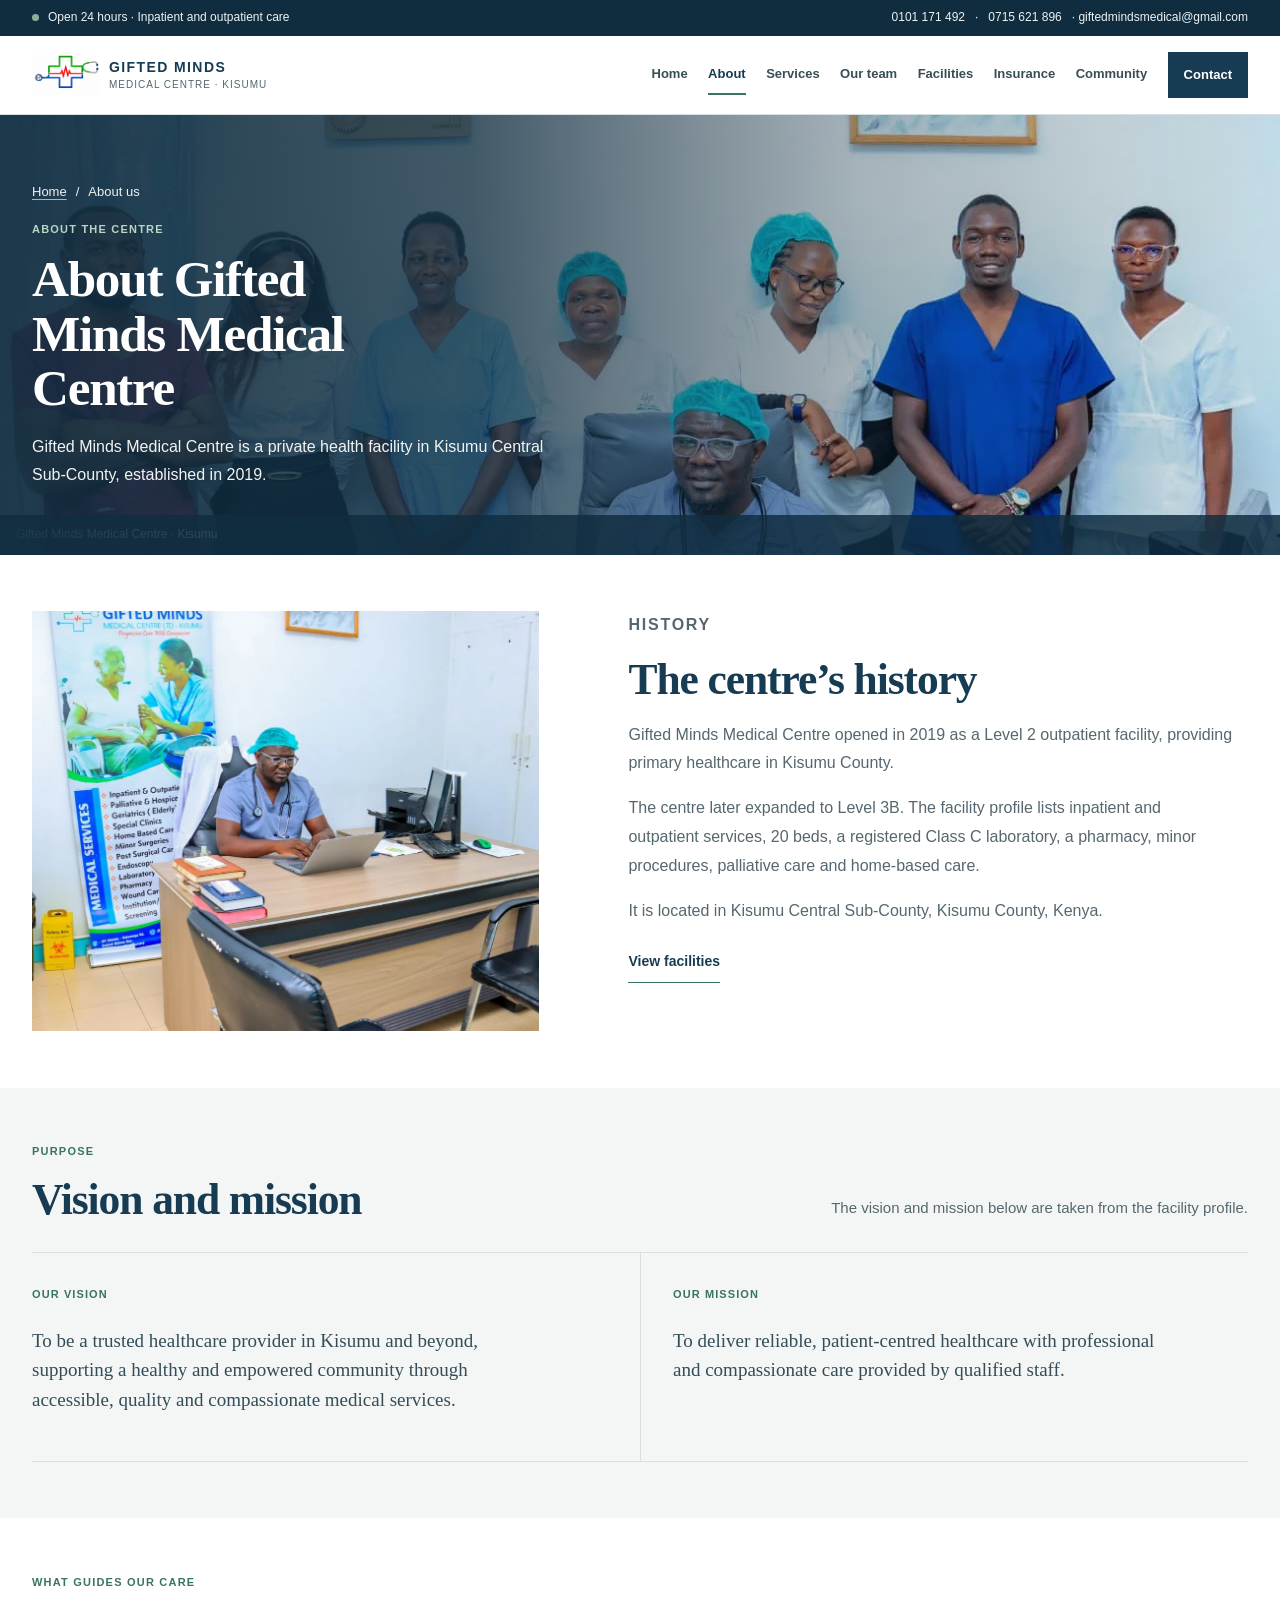
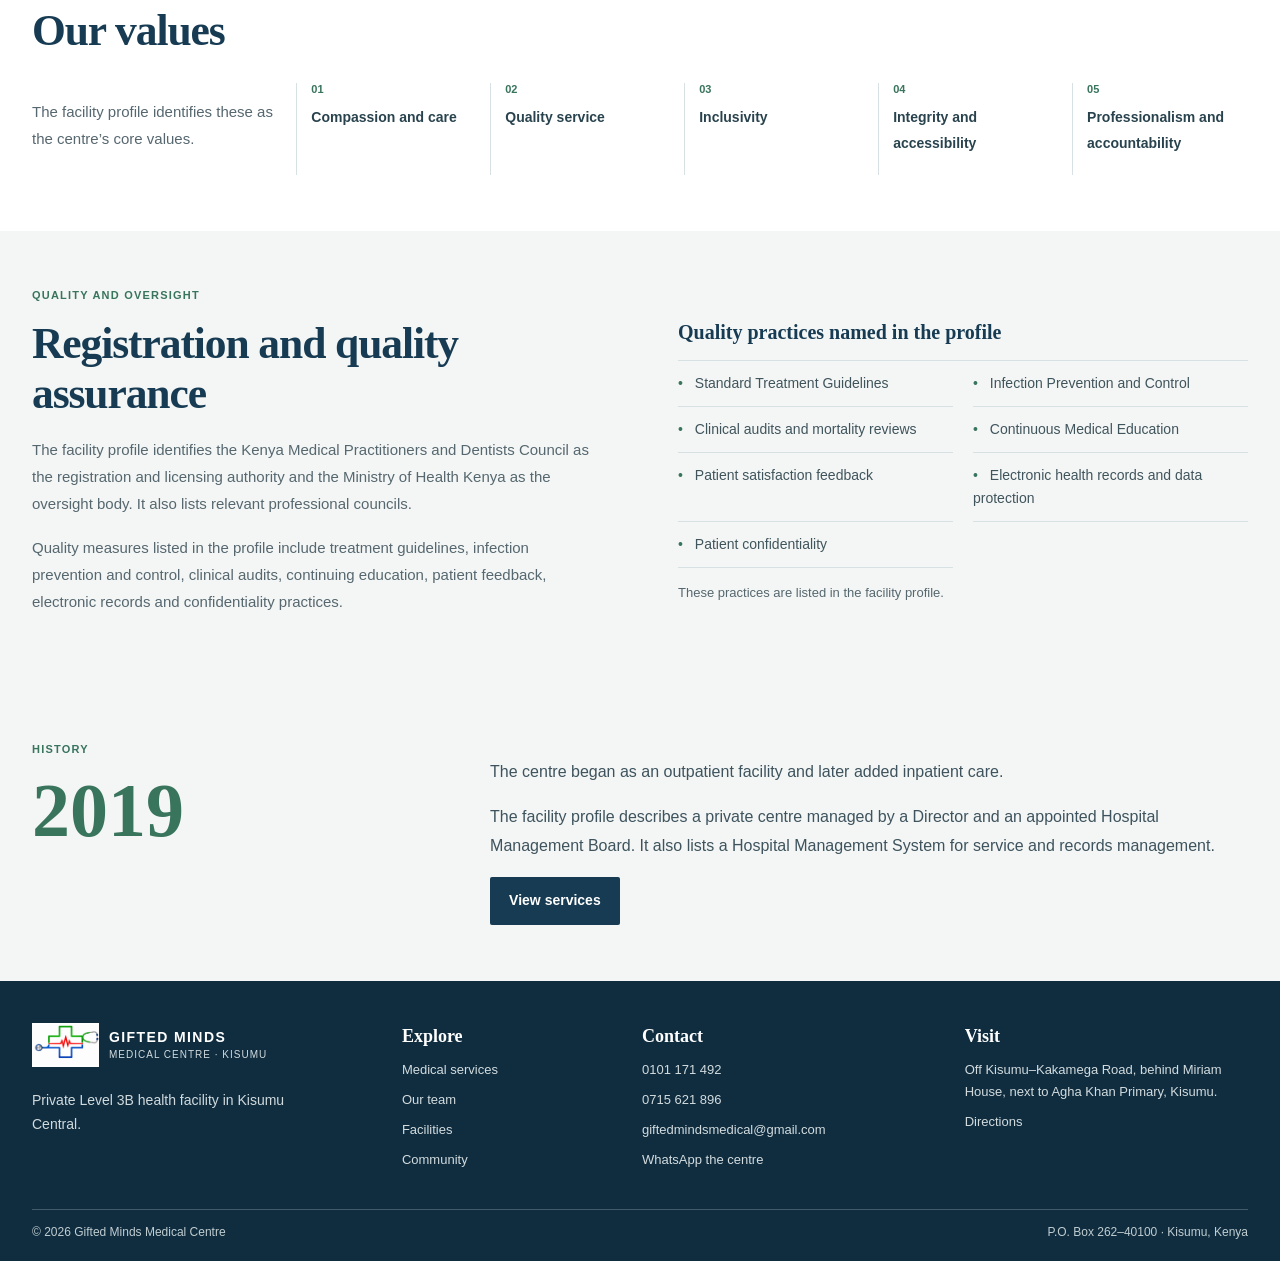
==== commit 8be3ced7: "design: extend full-bleed photography and map location" ====
--- a/about.html
+++ b/about.html
@@ -35,7 +35,7 @@
       </div>
     </header>
     <main id="main-content">
-      <section class="page-intro" aria-labelledby="page-title">
+      <section class="page-intro page-intro--backdrop" aria-labelledby="page-title">
         <div class="page-intro__copy">
           <nav class="breadcrumb" aria-label="Breadcrumb">
             <a href="index.html">Home</a><span aria-hidden="true">/</span><span aria-current="page">About us</span>
--- a/styles.css
+++ b/styles.css
@@ -32,7 +32,7 @@
 ::selection { color: var(--navy-deep); background: #dce9e3; }
 .skip-link { position: fixed; z-index: 100; top: 8px; left: 8px; padding: 10px 14px; color: var(--white); background: var(--navy); transform: translateY(-150%); }
 .skip-link:focus { transform: translateY(0); }
-.container { width: min(calc(100% - 48px), var(--site-width)); margin-inline: auto; }
+.container { width: min(calc(100% - 64px), var(--site-width)); margin-inline: auto; }
 .eyebrow { margin: 0 0 14px; color: var(--teal); font-size: 11px; font-weight: 700; letter-spacing: .11em; line-height: 1.45; text-transform: uppercase; }
 .eyebrow--light { color: var(--teal); }
 .display-title { margin: 0; color: var(--navy); font: 600 clamp(2.15rem, 3.4vw, 3.4rem)/1.16 var(--font-display); letter-spacing: -.025em; }
@@ -89,7 +89,8 @@
 .home-hero h1 em { color: var(--teal); font-style: normal; }
 .home-hero__summary { max-width: 520px; margin: 20px 0 25px; color: #3e515a; font-size: 18px; line-height: 1.65; }
 .home-hero__actions { display: flex; flex-wrap: wrap; gap: 11px; }
-.home-facts { display: grid; width: min(calc(100% - 64px), var(--site-width)); grid-template-columns: repeat(4, 1fr); margin-inline: auto; border-bottom: 1px solid var(--line); background: var(--white); }
+.home-facts { width: 100%; border-bottom: 1px solid var(--line); background: var(--white); }
+.home-facts__inner { display: grid; width: min(calc(100% - 64px), var(--site-width)); grid-template-columns: repeat(4, minmax(0, 1fr)); margin-inline: auto; }
 .home-facts__item { display: flex; min-height: 94px; align-items: center; gap: 13px; padding: 15px 22px; border-right: 1px solid var(--line); }
 .home-facts__item:first-child { padding-left: 0; }
 .home-facts__item:last-child { border-right: 0; }
@@ -115,7 +116,7 @@
 .breadcrumb a { text-decoration: underline; text-decoration-color: #aab8be; text-underline-offset: 3px; }
 .breadcrumb span[aria-current="page"] { color: var(--ink); }
 .page-intro { display: grid; grid-template-columns: minmax(0, .94fr) minmax(0, 1.06fr); min-height: 390px; background: var(--stone); }
-.page-intro__copy { display: flex; align-items: flex-start; justify-content: center; flex-direction: column; padding: 42px 5vw 42px max(5vw, calc((100vw - var(--site-width)) / 2)); }
+.page-intro__copy { display: flex; align-items: flex-start; justify-content: center; flex-direction: column; padding: 42px 5vw 42px max(32px, calc((100vw - var(--site-width)) / 2)); }
 .page-intro__copy > p:not(.eyebrow):not(.breadcrumb) { max-width: 58ch; margin: 18px 0 0; color: #4d6068; font-size: 16px; line-height: 1.75; }
 .page-intro__media { position: relative; min-height: 390px; overflow: hidden; background: #e8edeb; }
 .page-intro__media img { position: absolute; inset: 0; width: 100%; height: 100%; object-fit: cover; }
@@ -253,6 +254,18 @@
 .page-intro__media img { object-position: center; }
 .page-intro--community .page-intro__media img { object-position: center 45%; }
 .page-intro--media .page-intro__media img { object-position: center 40%; }
+.page-intro--reverse { grid-template-columns: minmax(0, 1.06fr) minmax(0, .94fr); }
+.page-intro--reverse .page-intro__copy { grid-column: 2; grid-row: 1; padding-right: max(32px, calc((100vw - var(--site-width)) / 2)); padding-left: 5vw; }
+.page-intro--reverse .page-intro__media { grid-column: 1; grid-row: 1; }
+.page-intro--backdrop { position: relative; display: block; min-height: 440px; overflow: hidden; background: var(--navy-deep); }
+.page-intro--backdrop::after { position: absolute; z-index: 1; inset: 0; background: linear-gradient(90deg, rgb(16 45 64 / 94%) 0%, rgb(16 45 64 / 78%) 37%, rgb(16 45 64 / 34%) 67%, rgb(16 45 64 / 5%) 100%); content: ""; }
+.page-intro--backdrop .page-intro__media { position: absolute; inset: 0; min-height: 0; }
+.page-intro--backdrop .page-intro__media img { object-position: center 38%; }
+.page-intro--backdrop .page-intro__copy { z-index: 2; width: min(58vw, 860px); min-height: 440px; padding: 44px 5vw 44px max(32px, calc((100vw - var(--site-width)) / 2)); color: var(--white); }
+.page-intro--backdrop .display-title { color: var(--white); }
+.page-intro--backdrop .page-intro__copy > p:not(.eyebrow):not(.breadcrumb) { color: #f1f4f2; }
+.page-intro--backdrop .eyebrow { color: #b9d6c4; }
+.page-intro--backdrop .breadcrumb, .page-intro--backdrop .breadcrumb span[aria-current="page"] { color: #eef3ef; }
 .page-intro__caption { padding: 10px 16px; background: rgb(16 45 64 / 84%); }
 .community-story--copy { grid-template-columns: .9fr 1.1fr; align-items: center; }
 .community-story--copy .community-story__copy p:last-child { max-width: 64ch; }
@@ -298,6 +311,7 @@
   .page-intro { min-height: 370px; }
   .page-intro__media { min-height: 370px; }
   .page-intro__copy { padding-block: 34px; }
+  .home-facts__inner { width: min(calc(100% - 48px), var(--site-width)); }
   .community-story--copy { gap: 28px; }
   .team-role-feature { grid-template-columns: minmax(220px, .75fr) minmax(0, 1.25fr); gap: 24px; }
   .team-role-feature__image { min-height: 320px; }
@@ -329,8 +343,7 @@
   .home-hero h1 { max-width: 560px; font-size: clamp(2.5rem, 9vw, 3.35rem); line-height: 1.08; }
   .home-hero__summary { margin-block: 15px 20px; font-size: 17px; }
   .button { min-height: 48px; padding-inline: 14px; font-size: 14px; }
-  .home-facts { grid-template-columns: repeat(2, 1fr); padding-inline: 18px; }
-  .home-facts { width: calc(100% - 36px); }
+  .home-facts__inner { width: calc(100% - 36px); grid-template-columns: repeat(2, minmax(0, 1fr)); }
   .home-facts__item, .home-facts__item:first-child { min-height: 76px; padding: 11px 8px; border-right: 1px solid var(--line); }
   .home-facts__item:nth-child(2n) { border-right: 0; }
   .home-facts__item:nth-child(-n+2) { border-bottom: 1px solid var(--line); }
@@ -351,10 +364,15 @@
   .home-community__photo img { min-height: 250px; }
   .page-intro { grid-template-columns: 1fr; min-height: 0; }
   .page-intro__copy { padding: 35px 18px 32px; }
+  .page-intro--reverse .page-intro__copy, .page-intro--reverse .page-intro__media { grid-column: 1; grid-row: auto; }
   .page-intro__copy > p:not(.eyebrow):not(.breadcrumb) { margin-top: 14px; font-size: 16px; }
   .page-intro__media { min-height: 260px; }
   .page-intro--facility .page-intro__media { min-height: 220px; }
   .page-intro--plain .page-intro__copy { min-height: 0; padding-block: 36px; }
+  .page-intro--backdrop { min-height: 0; }
+  .page-intro--backdrop::after { display: none; }
+  .page-intro--backdrop .page-intro__copy { width: 100%; min-height: 0; padding: 35px 18px 32px; background: var(--navy-deep); }
+  .page-intro--backdrop .page-intro__media { position: relative; min-height: 250px; }
   .breadcrumb { margin-bottom: 15px; font-size: 13px; }
   .story-grid__aside { min-height: 290px; }
   .mission-grid { grid-template-columns: 1fr; }
@@ -410,7 +428,7 @@
 }
 @media (max-width: 380px) {
   .container, .home-hero__inner { width: calc(100% - 30px); }
-  .home-facts { width: calc(100% - 30px); }
+  .home-facts__inner { width: calc(100% - 30px); }
   .utility__contacts { gap: 6px; font-size: 11px; }
   .brand { gap: 7px; }
   .brand-logo { width: 50px; }
@@ -418,7 +436,6 @@
   .brand-copy small { font-size: 8px; letter-spacing: .07em; }
   .home-hero__actions { align-items: stretch; flex-direction: column; }
   .home-hero__actions .button { width: 100%; }
-  .home-facts { padding-inline: 12px; }
   .home-facts__item { gap: 8px; }
   .home-facts strong { font-size: 19px; }
   .home-facts span { font-size: 11px; }
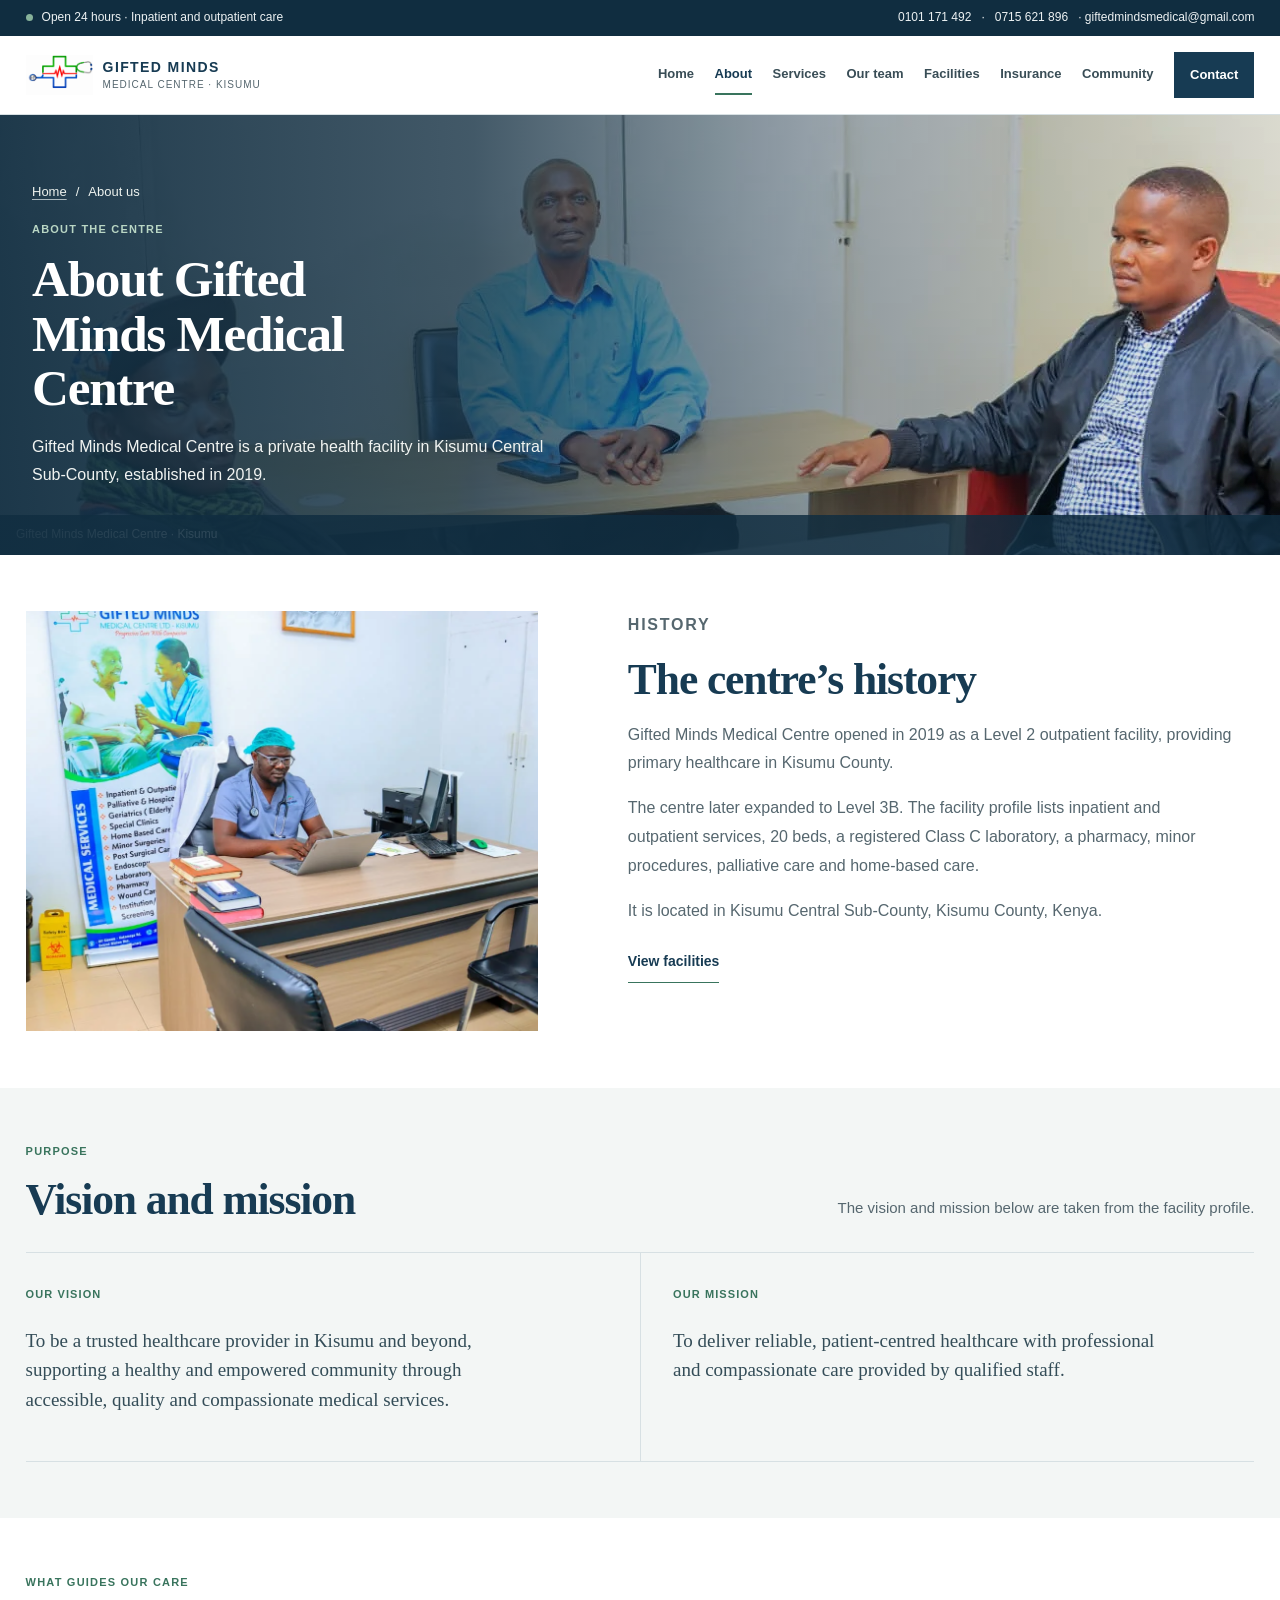
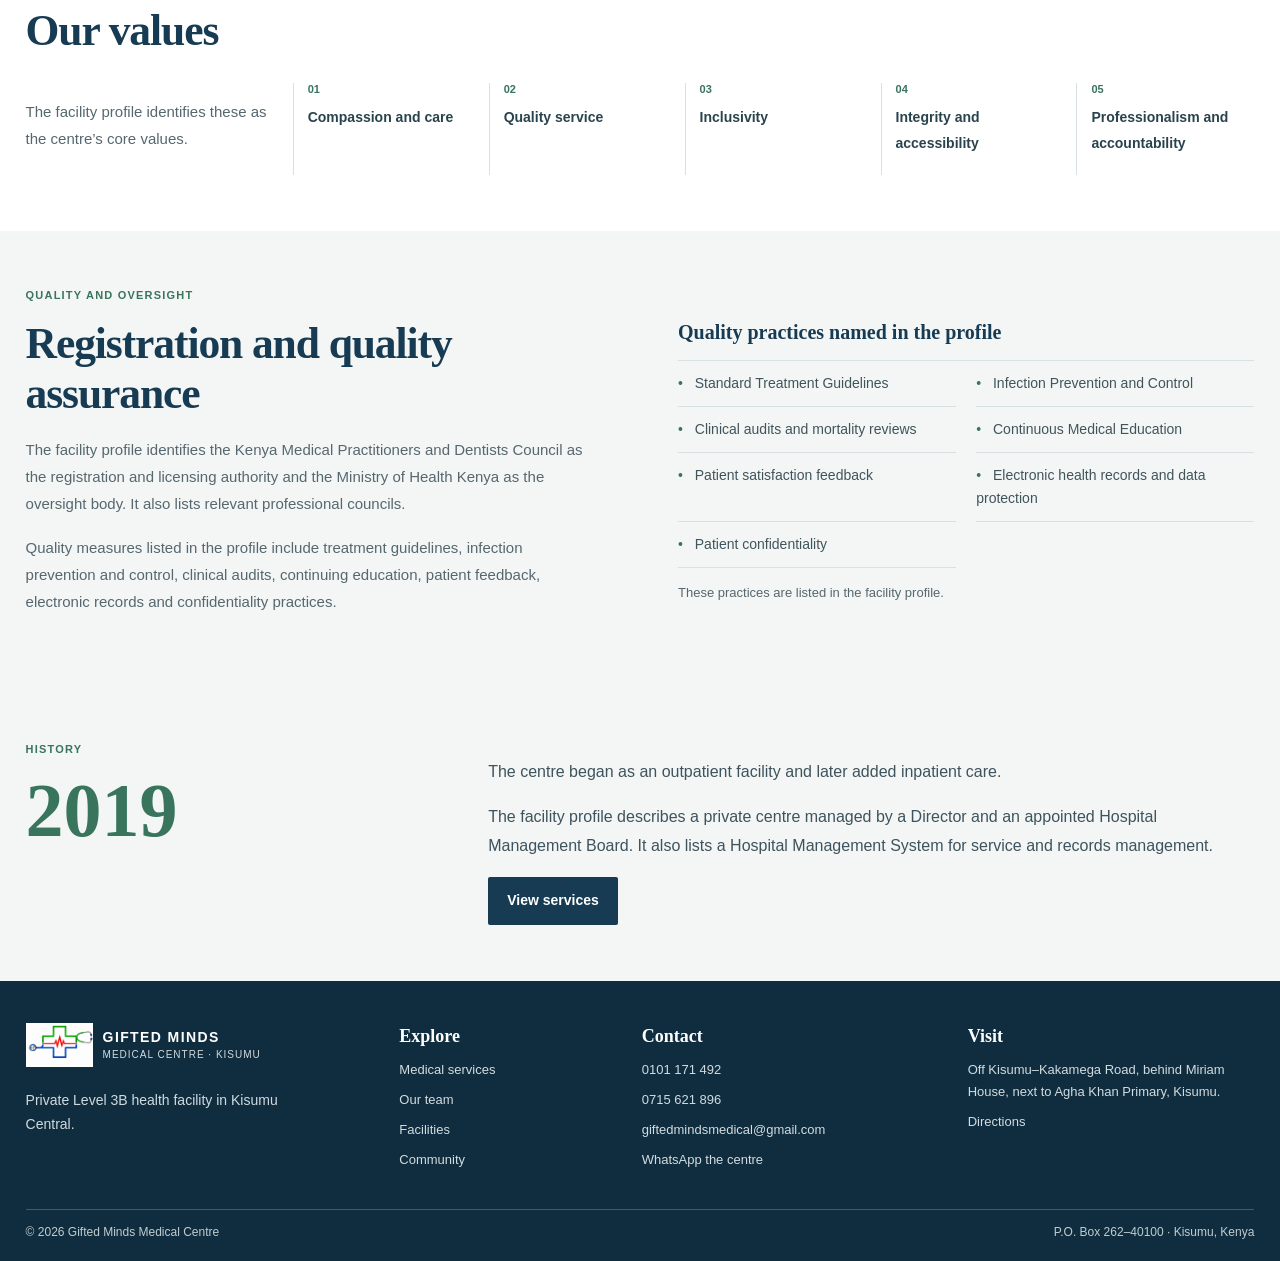
==== commit 3198a988: "refine wide layouts and staff profiles" ====
--- a/about.html
+++ b/about.html
@@ -50,7 +50,7 @@
           <p>Gifted Minds Medical Centre is a private health facility in Kisumu Central Sub-County, established in 2019.</p>
         </div>
         <div class="page-intro__media">
-          <img src="assets/images/facility-19.23.52.webp" alt="Gifted Minds Medical Centre staff gathered in the facility" fetchpriority="high" width="1280" height="853"><span class="page-intro__caption">Gifted Minds Medical Centre · Kisumu</span>
+          <img src="assets/images/facility-19.23.54.webp" alt="Gifted Minds Medical Centre staff meeting" fetchpriority="high" width="1280" height="853"><span class="page-intro__caption">Gifted Minds Medical Centre · Kisumu</span>
         </div>
       </section>
       <section class="section">
--- a/styles.css
+++ b/styles.css
@@ -13,7 +13,7 @@
   --white: #ffffff;
   --font-body: Arial, Helvetica, sans-serif;
   --font-display: Georgia, "Times New Roman", serif;
-  --site-width: 1320px;
+  --site-width: 1840px;
   font-family: var(--font-body);
   color: var(--ink);
   background: var(--paper);
@@ -32,7 +32,7 @@
 ::selection { color: var(--navy-deep); background: #dce9e3; }
 .skip-link { position: fixed; z-index: 100; top: 8px; left: 8px; padding: 10px 14px; color: var(--white); background: var(--navy); transform: translateY(-150%); }
 .skip-link:focus { transform: translateY(0); }
-.container { width: min(calc(100% - 64px), var(--site-width)); margin-inline: auto; }
+.container { width: min(calc(100% - clamp(32px, 4vw, 80px)), var(--site-width)); margin-inline: auto; }
 .eyebrow { margin: 0 0 14px; color: var(--teal); font-size: 11px; font-weight: 700; letter-spacing: .11em; line-height: 1.45; text-transform: uppercase; }
 .eyebrow--light { color: var(--teal); }
 .display-title { margin: 0; color: var(--navy); font: 600 clamp(2.15rem, 3.4vw, 3.4rem)/1.16 var(--font-display); letter-spacing: -.025em; }
@@ -80,17 +80,22 @@
 .menu-toggle[aria-expanded="true"] span:last-child { transform: translateY(-7px) rotate(-45deg); }
 
 /* Homepage */
-.home-hero { position: relative; min-height: 540px; overflow: hidden; background: var(--stone); }
-.home-hero__image { position: absolute; inset: 0 0 0 auto; width: 51%; height: 100%; object-fit: cover; object-position: center 38%; }
-.home-hero__shade { display: none; }
-.home-hero__inner { position: relative; z-index: 1; display: flex; width: min(calc(100% - 64px), var(--site-width)); min-height: 540px; align-items: center; margin-inline: auto; padding-block: 52px; }
-.home-hero__copy { width: 49%; max-width: 570px; }
-.home-hero h1 { max-width: 590px; margin: 0; color: var(--navy); font: 600 clamp(2.8rem, 4.4vw, 4.5rem)/1.08 var(--font-display); letter-spacing: -.035em; }
+.home-hero { position: relative; min-height: 560px; overflow: hidden; background: var(--navy-deep); }
+.home-hero__image { position: absolute; inset: 0; width: 100%; height: 100%; object-fit: cover; object-position: center 48%; }
+.home-hero__shade { position: absolute; z-index: 1; inset: 0; display: block; background: linear-gradient(90deg, rgb(16 45 64 / 91%) 0%, rgb(16 45 64 / 80%) 38%, rgb(16 45 64 / 40%) 68%, rgb(16 45 64 / 12%) 100%); }
+.home-hero__inner { position: relative; z-index: 2; display: flex; width: min(calc(100% - clamp(32px, 4vw, 80px)), var(--site-width)); min-height: 560px; align-items: center; margin-inline: auto; padding-block: 52px; }
+.home-hero__copy { width: 54%; max-width: 740px; }
+.home-hero h1 { max-width: 680px; margin: 0; color: var(--white); font: 600 clamp(2.8rem, 4.4vw, 4.5rem)/1.08 var(--font-display); letter-spacing: -.035em; }
 .home-hero h1 em { color: var(--teal); font-style: normal; }
-.home-hero__summary { max-width: 520px; margin: 20px 0 25px; color: #3e515a; font-size: 18px; line-height: 1.65; }
+.home-hero__summary { max-width: 520px; margin: 20px 0 25px; color: #f0f4f3; font-size: 18px; line-height: 1.65; }
+.home-hero .eyebrow { color: #c6dfcf; }
+.home-hero .button--navy { border-color: var(--white); color: var(--navy-deep); background: var(--white); }
+.home-hero .button--navy:hover { border-color: #e7efeb; color: var(--navy-deep); background: #e7efeb; }
+.home-hero .button--outline { border-color: rgb(255 255 255 / 75%); color: var(--white); background: transparent; }
+.home-hero .button--outline:hover { color: var(--navy-deep); background: var(--white); }
 .home-hero__actions { display: flex; flex-wrap: wrap; gap: 11px; }
 .home-facts { width: 100%; border-bottom: 1px solid var(--line); background: var(--white); }
-.home-facts__inner { display: grid; width: min(calc(100% - 64px), var(--site-width)); grid-template-columns: repeat(4, minmax(0, 1fr)); margin-inline: auto; }
+.home-facts__inner { display: grid; width: min(calc(100% - clamp(32px, 4vw, 80px)), var(--site-width)); grid-template-columns: repeat(4, minmax(0, 1fr)); margin-inline: auto; }
 .home-facts__item { display: flex; min-height: 94px; align-items: center; gap: 13px; padding: 15px 22px; border-right: 1px solid var(--line); }
 .home-facts__item:first-child { padding-left: 0; }
 .home-facts__item:last-child { border-right: 0; }
@@ -116,7 +121,7 @@
 .breadcrumb a { text-decoration: underline; text-decoration-color: #aab8be; text-underline-offset: 3px; }
 .breadcrumb span[aria-current="page"] { color: var(--ink); }
 .page-intro { display: grid; grid-template-columns: minmax(0, .94fr) minmax(0, 1.06fr); min-height: 390px; background: var(--stone); }
-.page-intro__copy { display: flex; align-items: flex-start; justify-content: center; flex-direction: column; padding: 42px 5vw 42px max(32px, calc((100vw - var(--site-width)) / 2)); }
+.page-intro__copy { display: flex; align-items: flex-start; justify-content: center; flex-direction: column; padding: 42px 4vw 42px 4vw; }
 .page-intro__copy > p:not(.eyebrow):not(.breadcrumb) { max-width: 58ch; margin: 18px 0 0; color: #4d6068; font-size: 16px; line-height: 1.75; }
 .page-intro__media { position: relative; min-height: 390px; overflow: hidden; background: #e8edeb; }
 .page-intro__media img { position: absolute; inset: 0; width: 100%; height: 100%; object-fit: cover; }
@@ -128,6 +133,8 @@
 .page-intro--plain .page-intro__copy { min-height: 280px; padding-block: 40px; }
 .page-intro--plain .display-title { max-width: 850px; }
 .page-intro--plain .page-intro__copy > p:not(.eyebrow):not(.breadcrumb) { max-width: 720px; }
+.page-intro--team { grid-template-columns: minmax(0, 1.14fr) minmax(0, .86fr); min-height: 320px; }
+.page-intro--team .page-intro__media { min-height: 320px; }
 .page-intro--facility { min-height: 390px; }
 .page-intro--facility .page-intro__media { min-height: 390px; }
 .page-intro--facility .page-intro__media img { object-position: center bottom; }
@@ -172,13 +179,23 @@
 .service-note a { flex: 0 0 auto; color: var(--navy); font-size: 14px; font-weight: 700; text-decoration: underline; text-underline-offset: 3px; }
 
 /* Staff */
-.people-grid { display: grid; grid-template-columns: repeat(3, minmax(0, 1fr)); gap: 22px; }
-.person { min-width: 0; overflow: hidden; border: 1px solid var(--line); background: var(--white); }
-.person img { width: 100%; aspect-ratio: 4 / 3; object-fit: cover; object-position: center 27%; }
+.people-grid { display: grid; grid-template-columns: repeat(4, minmax(0, 1fr)); gap: 18px; }
+.people-grid--doctors { grid-template-columns: repeat(2, minmax(0, 1fr)); margin-bottom: 26px; }
+.person { display: grid; min-width: 0; grid-template-columns: 180px minmax(0, 1fr); align-items: stretch; overflow: hidden; border: 1px solid var(--line); background: var(--white); }
+.people-grid--doctors .person { grid-template-columns: 220px minmax(0, 1fr); }
+.person img { width: 100%; height: 228px; object-fit: cover; object-position: center 27%; }
+.people-grid--doctors .person img { height: 258px; }
+.person--francis img { object-position: center 24%; }
+.person--fred img { object-position: 68% 25%; }
+.person--susan img { object-position: center 24%; }
+.person--timothy img { object-position: center 22%; }
+.person--matron img { object-position: center 20%; }
+.person--nursing img { object-position: center 28%; }
 .person::after { display: none; }
-.person__caption { position: static; padding: 14px 16px 16px; color: var(--navy); background: var(--white); }
+.person__caption { position: static; align-self: center; padding: 18px 18px 20px; color: var(--navy); background: var(--white); }
 .person__caption small { color: var(--teal); font-size: 12px; font-weight: 700; letter-spacing: .04em; text-transform: none; }
 .person__caption h2 { margin: 4px 0 0; color: var(--navy); font: 600 20px/1.35 var(--font-display); }
+.person__bio { margin: 11px 0 0; color: var(--muted); font-size: 14px; line-height: 1.65; }
 .person--wide { grid-column: auto; }
 .team-roles { display: grid; grid-template-columns: repeat(3, 1fr); gap: 0 22px; margin-top: 28px; border-top: 1px solid var(--line); }
 .team-roles p { margin: 0; padding: 12px 0; border-bottom: 1px solid var(--line); color: #40545c; font-size: 15px; }
@@ -287,8 +304,12 @@
 .site-footer { padding-top: 42px; }
 
 @media (min-width: 1600px) {
-  .home-hero { min-height: 560px; }
-  .home-hero__inner { min-height: 560px; }
+  .home-hero { min-height: 580px; }
+  .home-hero__inner { min-height: 580px; }
+}
+@media (min-width: 1201px) and (max-width: 1599px) {
+  .people-grid:not(.people-grid--doctors) { grid-template-columns: repeat(3, minmax(0, 1fr)); }
+  .people-grid:not(.people-grid--doctors) .person:last-child:nth-child(3n + 1) { grid-column: 2; }
 }
 @media (max-width: 1200px) {
   .nav-wrap { min-height: 72px; }
@@ -298,7 +319,11 @@
   .brand-logo { width: 61px; height: 40px; }
   .values-grid { grid-template-columns: repeat(3, 1fr); }
   .values-grid > :first-child { grid-column: span 3; }
-  .people-grid { grid-template-columns: repeat(3, minmax(0, 1fr)); }
+  .people-grid { grid-template-columns: repeat(2, minmax(0, 1fr)); }
+  .people-grid--doctors .person { grid-template-columns: 185px minmax(0, 1fr); }
+  .people-grid--doctors .person img { height: 255px; }
+  .person { grid-template-columns: 145px minmax(0, 1fr); }
+  .person img { height: 215px; }
 }
 @media (max-width: 980px) {
   .menu-toggle { display: flex; }
@@ -336,9 +361,10 @@
   .brand-copy strong { font-size: 12px; }
   .brand-copy small { font-size: 9px; }
   .primary-nav { padding-inline: 18px; }
-  .home-hero { min-height: 0; overflow: visible; }
-  .home-hero__image { position: relative; inset: auto; width: 100%; height: clamp(210px, 58vw, 310px); object-position: center 35%; }
-  .home-hero__inner { min-height: 0; padding-block: 38px 42px; }
+  .home-hero { min-height: 0; }
+  .home-hero__image { position: absolute; inset: 0; width: 100%; height: 100%; object-position: 58% center; }
+  .home-hero__shade { background: linear-gradient(90deg, rgb(16 45 64 / 91%) 0%, rgb(16 45 64 / 78%) 58%, rgb(16 45 64 / 42%) 100%); }
+  .home-hero__inner { min-height: 460px; padding-block: 38px 42px; }
   .home-hero__copy { width: 100%; max-width: 580px; }
   .home-hero h1 { max-width: 560px; font-size: clamp(2.5rem, 9vw, 3.35rem); line-height: 1.08; }
   .home-hero__summary { margin-block: 15px 20px; font-size: 17px; }
@@ -368,6 +394,7 @@
   .page-intro__copy > p:not(.eyebrow):not(.breadcrumb) { margin-top: 14px; font-size: 16px; }
   .page-intro__media { min-height: 260px; }
   .page-intro--facility .page-intro__media { min-height: 220px; }
+  .page-intro--team .page-intro__media { min-height: 230px; }
   .page-intro--plain .page-intro__copy { min-height: 0; padding-block: 36px; }
   .page-intro--backdrop { min-height: 0; }
   .page-intro--backdrop::after { display: none; }
@@ -392,11 +419,14 @@
   .service-group p { min-height: 0; font-size: 15px; }
   .service-group li { font-size: 15px; }
   .service-note { align-items: flex-start; flex-direction: column; gap: 10px; }
-  .people-grid { grid-template-columns: repeat(2, minmax(0, 1fr)); gap: 12px; }
-  .person img { aspect-ratio: 3 / 4; }
-  .person__caption { padding: 11px 12px 13px; }
+  .people-grid, .people-grid--doctors { grid-template-columns: 1fr; gap: 12px; }
+  .people-grid--doctors { margin-bottom: 18px; }
+  .person, .people-grid--doctors .person { grid-template-columns: minmax(118px, 38%) minmax(0, 1fr); }
+  .person img, .people-grid--doctors .person img { height: 205px; }
+  .person__caption { padding: 12px 13px 14px; }
   .person__caption h2 { font-size: 17px; }
   .person__caption small { font-size: 11px; }
+  .person__bio { margin-top: 8px; font-size: 13px; line-height: 1.55; }
   .team-roles { grid-template-columns: repeat(2, 1fr); gap: 0 14px; }
   .team-role-feature { grid-template-columns: 1fr; gap: 18px; margin-top: 20px; }
   .team-role-feature__image { min-height: 230px; }
@@ -439,7 +469,9 @@
   .home-facts__item { gap: 8px; }
   .home-facts strong { font-size: 19px; }
   .home-facts span { font-size: 11px; }
-  .people-grid { gap: 8px; }
+  .people-grid { gap: 9px; }
+  .person, .people-grid--doctors .person { grid-template-columns: minmax(105px, 36%) minmax(0, 1fr); }
+  .person img, .people-grid--doctors .person img { height: 195px; }
   .person__caption { padding: 9px; }
   .person__caption h2 { font-size: 15px; }
   .facility-gallery { grid-template-rows: 170px repeat(3, 120px); }
